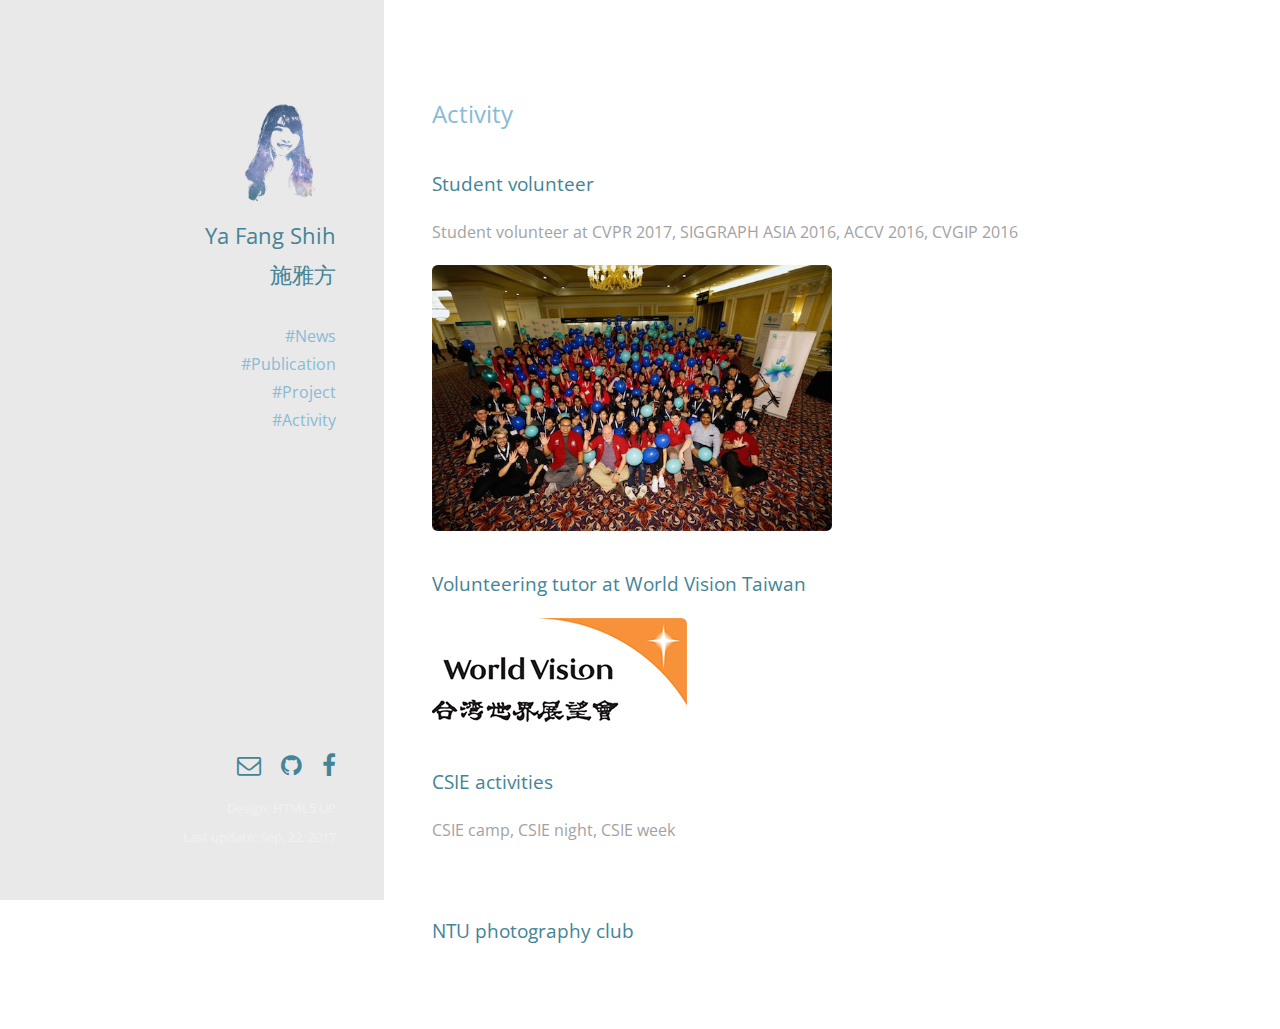
==== activity.html @ fb729fcc "[modi] seperate activity to another html page" ====
<!DOCTYPE HTML>
<!--
	Strata by HTML5 UP
	html5up.net | @ajlkn
	Free for personal and commercial use under the CCA 3.0 license (html5up.net/license)
-->
<html>
	<head>
		<title>Ya Fang Shih 施雅方</title>
		<meta charset="utf-8" />
		<meta name="viewport" content="width=device-width, initial-scale=1" />
		<!--[if lte IE 8]><script src="assets/js/ie/html5shiv.js"></script><![endif]-->
		<link rel="stylesheet" href="assets/css/main.css" />
		<link rel="stylesheet" type="text/css" href="https://fonts.googleapis.com/css?family=Lora">
		<link rel="stylesheet" type="text/css" href="//fonts.googleapis.com/css?family=Open+Sans" />
		<!--[if lte IE 8]><link rel="stylesheet" href="assets/css/ie8.css" /><![endif]-->
	</head>
	<body id="top">

		<!-- Header -->
			<header id="header">
				<div class="inner">
					<a href="#" class="image avatar"><img src="images/logo2.png" alt="" /></a>
					<h1><strong>Ya Fang Shih</strong></h1>
					<h1><strong>施雅方</strong></h1>
					
					<p><br /><a href="index.html#news">#News</a><br />
						<a href="index.html#publication">#Publication</a><br />
						<a href="index.html#project">#Project</a><br />
						<a href="activity.html">#Activity</a><br />
					</p>

				</div>
			</header>

		<!-- Main -->
			<div id="main">

		
					<section id="activity">
						<h4>Activity</h4>
						<h3>Student volunteer</h3>
						<p>Student volunteer at CVPR 2017, SIGGRAPH ASIA 2016, ACCV 2016, CVGIP 2016</p>
						<img src="images/SASV3.JPG" class="image p50" alt="" />
						<h3>Volunteering tutor at World Vision Taiwan</h3>
						<img src="images/wvlogo.png" class="image p20" alt="" />
						<h3>CSIE activities</h3>
						<p>CSIE camp, CSIE night, CSIE week</p>
						<img src="images/csiecamp.JPG" class="image p50" alt="" />
						<img src="images/csienight.JPG" class="image p50" alt="" />
						<h3>NTU photography club</h3>
						<img src="images/ntuphoto.JPG" class="image p50" alt="" />

					</section>


			</div>

		<!-- Footer -->
			<footer id="footer">
				<div class="inner">
					<ul class="icons">
						<li><a href="mailto:yfshih.tw@gmail.com" class="icon fa-envelope-o"><span class="label">Email</span></a></li>
						<li><a href="https://github.com/yafangshih" class="icon fa-github"><span class="label">github</span></a></li>
						<li><a href="https://www.facebook.com/yfshih.tw" class="icon fa-facebook"><span class="label">Facebook</span></a></li>
						
						
					</ul>
					<ul class="copyright">
						<!--<li>&copy; Ya Fang Shih</li><li>Design: <a href="http://html5up.net">HTML5 UP</a></li>-->
						<li>Design: <a href="http://html5up.net">HTML5 UP</a></li>
						<li>Last update: Sep. 22, 2017</li>
					</ul>
				</div>
			</footer>

		<!-- Scripts -->
			<script src="assets/js/jquery.min.js"></script>
			<script src="assets/js/jquery.poptrox.min.js"></script>
			<script src="assets/js/skel.min.js"></script>
			<script src="assets/js/util.js"></script>
			<!--[if lte IE 8]><script src="assets/js/ie/respond.min.js"></script><![endif]-->
			<script src="assets/js/main.js"></script>
			<script>
  (function(i,s,o,g,r,a,m){i['GoogleAnalyticsObject']=r;i[r]=i[r]||function(){
  (i[r].q=i[r].q||[]).push(arguments)},i[r].l=1*new Date();a=s.createElement(o),
  m=s.getElementsByTagName(o)[0];a.async=1;a.src=g;m.parentNode.insertBefore(a,m)
  })(window,document,'script','https://www.google-analytics.com/analytics.js','ga');

  ga('create', 'UA-55034971-2', 'auto');
  ga('send', 'pageview');

</script>
	</body>
</html>
---- assets/css/main.css ----
@import url("font-awesome.min.css");
@import url("https://fonts.googleapis.com/css?family=Source+Sans+Pro:400,400italic");

/*
	Strata by HTML5 UP
	html5up.net | @ajlkn
	Free for personal and commercial use under the CCA 3.0 license (html5up.net/license)
*/

/* Reset */

	html, body, div, span, applet, object, iframe, h1, h2, h3, h4, h5, h6, p, blockquote, pre, a, abbr, acronym, address, big, cite, code, del, dfn, em, img, ins, kbd, q, s, samp, small, strike, strong, sub, sup, tt, var, b, u, i, center, dl, dt, dd, ol, ul, li, fieldset, form, label, legend, table, caption, tbody, tfoot, thead, tr, th, td, article, aside, canvas, details, embed, figure, figcaption, footer, header, hgroup, menu, nav, output, ruby, section, summary, time, mark, audio, video {
		margin: 0;
		padding: 0;
		border: 0;
		font-size: 100%;
		font: inherit;
		vertical-align: baseline;
	}

	article, aside, details, figcaption, figure, footer, header, hgroup, menu, nav, section {
		display: block;
	}

	body {
		line-height: 1;
	}

	ol, ul {
		list-style: none;
	}

	blockquote, q {
		quotes: none;
	}

	blockquote:before, blockquote:after, q:before, q:after {
		content: '';
		content: none;
	}

	table {
		border-collapse: collapse;
		border-spacing: 0;
	}

	body {
		-webkit-text-size-adjust: none;
	}

/* Box Model */

	*, *:before, *:after {
		-moz-box-sizing: border-box;
		-webkit-box-sizing: border-box;
		box-sizing: border-box;
	}

/* Containers */

	.container {
		margin-left: auto;
		margin-right: auto;
	}

	.container.\31 25\25 {
		width: 100%;
		max-width: 1200px;
		min-width: 960px;
	}

	.container.\37 5\25 {
		width: 720px;
	}

	.container.\35 0\25 {
		width: 480px;
	}

	.container.\32 5\25 {
		width: 240px;
	}

	.container {
		width: 960px;
	}
	
	@media screen and (max-width: 1800px) {

		.container.\31 25\25 {
			width: 100%;
			max-width: 1200px;
			min-width: 960px;
		}

		.container.\37 5\25 {
			width: 720px;
		}

		.container.\35 0\25 {
			width: 480px;
		}

		.container.\32 5\25 {
			width: 240px;
		}

		.container {
			width: 960px;
		}

	}

	@media screen and (max-width: 1280px) {

		.container.\31 25\25 {
			width: 100%;
			max-width: 1200px;
			min-width: 960px;
		}

		.container.\37 5\25 {
			width: 720px;
		}

		.container.\35 0\25 {
			width: 480px;
		}

		.container.\32 5\25 {
			width: 240px;
		}

		.container {
			width: 960px;
		}

	}

	@media screen and (max-width: 980px) {

		.container.\31 25\25 {
			width: 100%;
			max-width: 1200px;
			min-width: 960px;
		}

		.container.\37 5\25 {
			width: 720px;
		}

		.container.\35 0\25 {
			width: 480px;
		}

		.container.\32 5\25 {
			width: 240px;
		}

		.container {
			width: 960px;
		}

	}

	@media screen and (max-width: 736px) {

		.container.\31 25\25 {
			width: 100%;
			max-width: 1200px;
			min-width: 960px;
		}

		.container.\37 5\25 {
			width: 720px;
		}

		.container.\35 0\25 {
			width: 480px;
		}

		.container.\32 5\25 {
			width: 240px;
		}

		.container {
			width: 960px;
		}

	}

	@media screen and (max-width: 480px) {

		.container.\31 25\25 {
			width: 100%;
			max-width: 1200px;
			min-width: 960px;
		}

		.container.\37 5\25 {
			width: 720px;
		}

		.container.\35 0\25 {
			width: 480px;
		}

		.container.\32 5\25 {
			width: 240px;
		}

		.container {
			width: 960px;
		}

	}

/* Grid */

	.row {
		border-bottom: solid 1px transparent;
		-moz-box-sizing: border-box;
		-webkit-box-sizing: border-box;
		box-sizing: border-box;
	}

	.row > * {
		float: left;
		-moz-box-sizing: border-box;
		-webkit-box-sizing: border-box;
		box-sizing: border-box;
	}

	.row:after, .row:before {
		content: '';
		display: block;
		clear: both;
		height: 0;
	}

	.row.uniform > * > :first-child {
		margin-top: 0;
	}

	.row.uniform > * > :last-child {
		margin-bottom: 0;
	}

	.row.\30 \25 > * {
		padding: 0 0 0 0em;
	}

	.row.\30 \25 {
		margin: 0 0 -1px 0em;
	}

	.row.uniform.\30 \25 > * {
		padding: 0em 0 0 0em;
	}

	.row.uniform.\30 \25 {
		margin: 0em 0 -1px 0em;
	}

	.row > * {
		padding: 0 0 0 2.5em;
	}

	.row {
		margin: 0 0 -1px -2.5em;
	}

	.row.uniform > * {
		padding: 2.5em 0 0 2.5em;
	}

	.row.uniform {
		margin: -2.5em 0 -1px -2.5em;
	}

	.row.\32 00\25 > * {
		padding: 0 0 0 5em;
	}

	.row.\32 00\25 {
		margin: 0 0 -1px -5em;
	}

	.row.uniform.\32 00\25 > * {
		padding: 5em 0 0 5em;
	}

	.row.uniform.\32 00\25 {
		margin: -5em 0 -1px -5em;
	}

	.row.\31 50\25 > * {
		padding: 0 0 0 3.75em;
	}

	.row.\31 50\25 {
		margin: 0 0 -1px -3.75em;
	}

	.row.uniform.\31 50\25 > * {
		padding: 3.75em 0 0 3.75em;
	}

	.row.uniform.\31 50\25 {
		margin: -3.75em 0 -1px -3.75em;
	}

	.row.\35 0\25 > * {
		padding: 0 0 0 1.25em;
	}

	.row.\35 0\25 {
		margin: 0 0 -1px -1.25em;
	}

	.row.uniform.\35 0\25 > * {
		padding: 1.25em 0 0 1.25em;
	}

	.row.uniform.\35 0\25 {
		margin: -1.25em 0 -1px -1.25em;
	}

	.row.\32 5\25 > * {
		padding: 0 0 0 0.625em;
	}

	.row.\32 5\25 {
		margin: 0 0 -1px -0.625em;
	}

	.row.uniform.\32 5\25 > * {
		padding: 0.625em 0 0 0.625em;
	}

	.row.uniform.\32 5\25 {
		margin: -0.625em 0 -1px -0.625em;
	}

	.\31 2u, .\31 2u\24 {
		width: 100%;
		clear: none;
		margin-left: 0;
	}

	.\31 1u, .\31 1u\24 {
		width: 91.6666666667%;
		clear: none;
		margin-left: 0;
	}

	.\31 0u, .\31 0u\24 {
		width: 83.3333333333%;
		clear: none;
		margin-left: 0;
	}

	.\39 u, .\39 u\24 {
		width: 75%;
		clear: none;
		margin-left: 0;
	}

	.\38 u, .\38 u\24 {
		width: 66.6666666667%;
		clear: none;
		margin-left: 0;
	}

	.\37 u, .\37 u\24 {
		width: 58.3333333333%;
		clear: none;
		margin-left: 0;
	}

	.\36 u, .\36 u\24 {
		width: 50%;
		clear: none;
		margin-left: 0;
	}

	.\35 u, .\35 u\24 {
		width: 41.6666666667%;
		clear: none;
		margin-left: 0;
	}

	.\34 u, .\34 u\24 {
		width: 33.3333333333%;
		clear: none;
		margin-left: 0;
	}

	.\33 u, .\33 u\24 {
		width: 25%;
		clear: none;
		margin-left: 0;
	}

	.\32 u, .\32 u\24 {
		width: 16.6666666667%;
		clear: none;
		margin-left: 0;
	}

	.\31 u, .\31 u\24 {
		width: 8.3333333333%;
		clear: none;
		margin-left: 0;
	}

	.\31 2u\24 + *,
	.\31 1u\24 + *,
	.\31 0u\24 + *,
	.\39 u\24 + *,
	.\38 u\24 + *,
	.\37 u\24 + *,
	.\36 u\24 + *,
	.\35 u\24 + *,
	.\34 u\24 + *,
	.\33 u\24 + *,
	.\32 u\24 + *,
	.\31 u\24 + * {
		clear: left;
	}

	.\-11u {
		margin-left: 91.66667%;
	}

	.\-10u {
		margin-left: 83.33333%;
	}

	.\-9u {
		margin-left: 75%;
	}

	.\-8u {
		margin-left: 66.66667%;
	}

	.\-7u {
		margin-left: 58.33333%;
	}

	.\-6u {
		margin-left: 50%;
	}

	.\-5u {
		margin-left: 41.66667%;
	}

	.\-4u {
		margin-left: 33.33333%;
	}

	.\-3u {
		margin-left: 25%;
	}

	.\-2u {
		margin-left: 16.66667%;
	}

	.\-1u {
		margin-left: 8.33333%;
	}

	@media screen and (max-width: 1800px) {

		.row > * {
			padding: 0 0 0 2.5em;
		}

		.row {
			margin: 0 0 -1px -2.5em;
		}

		.row.uniform > * {
			padding: 2.5em 0 0 2.5em;
		}

		.row.uniform {
			margin: -2.5em 0 -1px -2.5em;
		}

		.row.\32 00\25 > * {
			padding: 0 0 0 5em;
		}

		.row.\32 00\25 {
			margin: 0 0 -1px -5em;
		}

		.row.uniform.\32 00\25 > * {
			padding: 5em 0 0 5em;
		}

		.row.uniform.\32 00\25 {
			margin: -5em 0 -1px -5em;
		}

		.row.\31 50\25 > * {
			padding: 0 0 0 3.75em;
		}

		.row.\31 50\25 {
			margin: 0 0 -1px -3.75em;
		}

		.row.uniform.\31 50\25 > * {
			padding: 3.75em 0 0 3.75em;
		}

		.row.uniform.\31 50\25 {
			margin: -3.75em 0 -1px -3.75em;
		}

		.row.\35 0\25 > * {
			padding: 0 0 0 1.25em;
		}

		.row.\35 0\25 {
			margin: 0 0 -1px -1.25em;
		}

		.row.uniform.\35 0\25 > * {
			padding: 1.25em 0 0 1.25em;
		}

		.row.uniform.\35 0\25 {
			margin: -1.25em 0 -1px -1.25em;
		}

		.row.\32 5\25 > * {
			padding: 0 0 0 0.625em;
		}

		.row.\32 5\25 {
			margin: 0 0 -1px -0.625em;
		}

		.row.uniform.\32 5\25 > * {
			padding: 0.625em 0 0 0.625em;
		}

		.row.uniform.\32 5\25 {
			margin: -0.625em 0 -1px -0.625em;
		}

		.\31 2u\28xlarge\29, .\31 2u\24\28xlarge\29 {
			width: 100%;
			clear: none;
			margin-left: 0;
		}

		.\31 1u\28xlarge\29, .\31 1u\24\28xlarge\29 {
			width: 91.6666666667%;
			clear: none;
			margin-left: 0;
		}

		.\31 0u\28xlarge\29, .\31 0u\24\28xlarge\29 {
			width: 83.3333333333%;
			clear: none;
			margin-left: 0;
		}

		.\39 u\28xlarge\29, .\39 u\24\28xlarge\29 {
			width: 75%;
			clear: none;
			margin-left: 0;
		}

		.\38 u\28xlarge\29, .\38 u\24\28xlarge\29 {
			width: 66.6666666667%;
			clear: none;
			margin-left: 0;
		}

		.\37 u\28xlarge\29, .\37 u\24\28xlarge\29 {
			width: 58.3333333333%;
			clear: none;
			margin-left: 0;
		}

		.\36 u\28xlarge\29, .\36 u\24\28xlarge\29 {
			width: 50%;
			clear: none;
			margin-left: 0;
		}

		.\35 u\28xlarge\29, .\35 u\24\28xlarge\29 {
			width: 41.6666666667%;
			clear: none;
			margin-left: 0;
		}

		.\34 u\28xlarge\29, .\34 u\24\28xlarge\29 {
			width: 33.3333333333%;
			clear: none;
			margin-left: 0;
		}

		.\33 u\28xlarge\29, .\33 u\24\28xlarge\29 {
			width: 25%;
			clear: none;
			margin-left: 0;
		}

		.\32 u\28xlarge\29, .\32 u\24\28xlarge\29 {
			width: 16.6666666667%;
			clear: none;
			margin-left: 0;
		}

		.\31 u\28xlarge\29, .\31 u\24\28xlarge\29 {
			width: 8.3333333333%;
			clear: none;
			margin-left: 0;
		}

		.\31 2u\24\28xlarge\29 + *,
		.\31 1u\24\28xlarge\29 + *,
		.\31 0u\24\28xlarge\29 + *,
		.\39 u\24\28xlarge\29 + *,
		.\38 u\24\28xlarge\29 + *,
		.\37 u\24\28xlarge\29 + *,
		.\36 u\24\28xlarge\29 + *,
		.\35 u\24\28xlarge\29 + *,
		.\34 u\24\28xlarge\29 + *,
		.\33 u\24\28xlarge\29 + *,
		.\32 u\24\28xlarge\29 + *,
		.\31 u\24\28xlarge\29 + * {
			clear: left;
		}

		.\-11u\28xlarge\29 {
			margin-left: 91.66667%;
		}

		.\-10u\28xlarge\29 {
			margin-left: 83.33333%;
		}

		.\-9u\28xlarge\29 {
			margin-left: 75%;
		}

		.\-8u\28xlarge\29 {
			margin-left: 66.66667%;
		}

		.\-7u\28xlarge\29 {
			margin-left: 58.33333%;
		}

		.\-6u\28xlarge\29 {
			margin-left: 50%;
		}

		.\-5u\28xlarge\29 {
			margin-left: 41.66667%;
		}

		.\-4u\28xlarge\29 {
			margin-left: 33.33333%;
		}

		.\-3u\28xlarge\29 {
			margin-left: 25%;
		}

		.\-2u\28xlarge\29 {
			margin-left: 16.66667%;
		}

		.\-1u\28xlarge\29 {
			margin-left: 8.33333%;
		}

	}

	@media screen and (max-width: 1280px) {

		.row > * {
			padding: 0 0 0 2em;
		}

		.row {
			margin: 0 0 -1px -2em;
		}

		.row.uniform > * {
			padding: 2em 0 0 2em;
		}

		.row.uniform {
			margin: -2em 0 -1px -2em;
		}

		.row.\32 00\25 > * {
			padding: 0 0 0 4em;
		}

		.row.\32 00\25 {
			margin: 0 0 -1px -4em;
		}

		.row.uniform.\32 00\25 > * {
			padding: 4em 0 0 4em;
		}

		.row.uniform.\32 00\25 {
			margin: -4em 0 -1px -4em;
		}

		.row.\31 50\25 > * {
			padding: 0 0 0 3em;
		}

		.row.\31 50\25 {
			margin: 0 0 -1px -3em;
		}

		.row.uniform.\31 50\25 > * {
			padding: 3em 0 0 3em;
		}

		.row.uniform.\31 50\25 {
			margin: -3em 0 -1px -3em;
		}

		.row.\35 0\25 > * {
			padding: 0 0 0 1em;
		}

		.row.\35 0\25 {
			margin: 0 0 -1px -1em;
		}

		.row.uniform.\35 0\25 > * {
			padding: 1em 0 0 1em;
		}

		.row.uniform.\35 0\25 {
			margin: -1em 0 -1px -1em;
		}

		.row.\32 5\25 > * {
			padding: 0 0 0 0.5em;
		}

		.row.\32 5\25 {
			margin: 0 0 -1px -0.5em;
		}

		.row.uniform.\32 5\25 > * {
			padding: 0.5em 0 0 0.5em;
		}

		.row.uniform.\32 5\25 {
			margin: -0.5em 0 -1px -0.5em;
		}

		.\31 2u\28large\29, .\31 2u\24\28large\29 {
			width: 100%;
			clear: none;
			margin-left: 0;
		}

		.\31 1u\28large\29, .\31 1u\24\28large\29 {
			width: 91.6666666667%;
			clear: none;
			margin-left: 0;
		}

		.\31 0u\28large\29, .\31 0u\24\28large\29 {
			width: 83.3333333333%;
			clear: none;
			margin-left: 0;
		}

		.\39 u\28large\29, .\39 u\24\28large\29 {
			width: 75%;
			clear: none;
			margin-left: 0;
		}

		.\38 u\28large\29, .\38 u\24\28large\29 {
			width: 66.6666666667%;
			clear: none;
			margin-left: 0;
		}

		.\37 u\28large\29, .\37 u\24\28large\29 {
			width: 58.3333333333%;
			clear: none;
			margin-left: 0;
		}

		.\36 u\28large\29, .\36 u\24\28large\29 {
			width: 50%;
			clear: none;
			margin-left: 0;
		}

		.\35 u\28large\29, .\35 u\24\28large\29 {
			width: 41.6666666667%;
			clear: none;
			margin-left: 0;
		}

		.\34 u\28large\29, .\34 u\24\28large\29 {
			width: 33.3333333333%;
			clear: none;
			margin-left: 0;
		}

		.\33 u\28large\29, .\33 u\24\28large\29 {
			width: 25%;
			clear: none;
			margin-left: 0;
		}

		.\32 u\28large\29, .\32 u\24\28large\29 {
			width: 16.6666666667%;
			clear: none;
			margin-left: 0;
		}

		.\31 u\28large\29, .\31 u\24\28large\29 {
			width: 8.3333333333%;
			clear: none;
			margin-left: 0;
		}

		.\31 2u\24\28large\29 + *,
		.\31 1u\24\28large\29 + *,
		.\31 0u\24\28large\29 + *,
		.\39 u\24\28large\29 + *,
		.\38 u\24\28large\29 + *,
		.\37 u\24\28large\29 + *,
		.\36 u\24\28large\29 + *,
		.\35 u\24\28large\29 + *,
		.\34 u\24\28large\29 + *,
		.\33 u\24\28large\29 + *,
		.\32 u\24\28large\29 + *,
		.\31 u\24\28large\29 + * {
			clear: left;
		}

		.\-11u\28large\29 {
			margin-left: 91.66667%;
		}

		.\-10u\28large\29 {
			margin-left: 83.33333%;
		}

		.\-9u\28large\29 {
			margin-left: 75%;
		}

		.\-8u\28large\29 {
			margin-left: 66.66667%;
		}

		.\-7u\28large\29 {
			margin-left: 58.33333%;
		}

		.\-6u\28large\29 {
			margin-left: 50%;
		}

		.\-5u\28large\29 {
			margin-left: 41.66667%;
		}

		.\-4u\28large\29 {
			margin-left: 33.33333%;
		}

		.\-3u\28large\29 {
			margin-left: 25%;
		}

		.\-2u\28large\29 {
			margin-left: 16.66667%;
		}

		.\-1u\28large\29 {
			margin-left: 8.33333%;
		}

	}

	@media screen and (max-width: 980px) {

		.row > * {
			padding: 0 0 0 2em;
		}

		.row {
			margin: 0 0 -1px -2em;
		}

		.row.uniform > * {
			padding: 2em 0 0 2em;
		}

		.row.uniform {
			margin: -2em 0 -1px -2em;
		}

		.row.\32 00\25 > * {
			padding: 0 0 0 4em;
		}

		.row.\32 00\25 {
			margin: 0 0 -1px -4em;
		}

		.row.uniform.\32 00\25 > * {
			padding: 4em 0 0 4em;
		}

		.row.uniform.\32 00\25 {
			margin: -4em 0 -1px -4em;
		}

		.row.\31 50\25 > * {
			padding: 0 0 0 3em;
		}

		.row.\31 50\25 {
			margin: 0 0 -1px -3em;
		}

		.row.uniform.\31 50\25 > * {
			padding: 3em 0 0 3em;
		}

		.row.uniform.\31 50\25 {
			margin: -3em 0 -1px -3em;
		}

		.row.\35 0\25 > * {
			padding: 0 0 0 1em;
		}

		.row.\35 0\25 {
			margin: 0 0 -1px -1em;
		}

		.row.uniform.\35 0\25 > * {
			padding: 1em 0 0 1em;
		}

		.row.uniform.\35 0\25 {
			margin: -1em 0 -1px -1em;
		}

		.row.\32 5\25 > * {
			padding: 0 0 0 0.5em;
		}

		.row.\32 5\25 {
			margin: 0 0 -1px -0.5em;
		}

		.row.uniform.\32 5\25 > * {
			padding: 0.5em 0 0 0.5em;
		}

		.row.uniform.\32 5\25 {
			margin: -0.5em 0 -1px -0.5em;
		}

		.\31 2u\28medium\29, .\31 2u\24\28medium\29 {
			width: 100%;
			clear: none;
			margin-left: 0;
		}

		.\31 1u\28medium\29, .\31 1u\24\28medium\29 {
			width: 91.6666666667%;
			clear: none;
			margin-left: 0;
		}

		.\31 0u\28medium\29, .\31 0u\24\28medium\29 {
			width: 83.3333333333%;
			clear: none;
			margin-left: 0;
		}

		.\39 u\28medium\29, .\39 u\24\28medium\29 {
			width: 75%;
			clear: none;
			margin-left: 0;
		}

		.\38 u\28medium\29, .\38 u\24\28medium\29 {
			width: 66.6666666667%;
			clear: none;
			margin-left: 0;
		}

		.\37 u\28medium\29, .\37 u\24\28medium\29 {
			width: 58.3333333333%;
			clear: none;
			margin-left: 0;
		}

		.\36 u\28medium\29, .\36 u\24\28medium\29 {
			width: 50%;
			clear: none;
			margin-left: 0;
		}

		.\35 u\28medium\29, .\35 u\24\28medium\29 {
			width: 41.6666666667%;
			clear: none;
			margin-left: 0;
		}

		.\34 u\28medium\29, .\34 u\24\28medium\29 {
			width: 33.3333333333%;
			clear: none;
			margin-left: 0;
		}

		.\33 u\28medium\29, .\33 u\24\28medium\29 {
			width: 25%;
			clear: none;
			margin-left: 0;
		}

		.\32 u\28medium\29, .\32 u\24\28medium\29 {
			width: 16.6666666667%;
			clear: none;
			margin-left: 0;
		}

		.\31 u\28medium\29, .\31 u\24\28medium\29 {
			width: 8.3333333333%;
			clear: none;
			margin-left: 0;
		}

		.\31 2u\24\28medium\29 + *,
		.\31 1u\24\28medium\29 + *,
		.\31 0u\24\28medium\29 + *,
		.\39 u\24\28medium\29 + *,
		.\38 u\24\28medium\29 + *,
		.\37 u\24\28medium\29 + *,
		.\36 u\24\28medium\29 + *,
		.\35 u\24\28medium\29 + *,
		.\34 u\24\28medium\29 + *,
		.\33 u\24\28medium\29 + *,
		.\32 u\24\28medium\29 + *,
		.\31 u\24\28medium\29 + * {
			clear: left;
		}

		.\-11u\28medium\29 {
			margin-left: 91.66667%;
		}

		.\-10u\28medium\29 {
			margin-left: 83.33333%;
		}

		.\-9u\28medium\29 {
			margin-left: 75%;
		}

		.\-8u\28medium\29 {
			margin-left: 66.66667%;
		}

		.\-7u\28medium\29 {
			margin-left: 58.33333%;
		}

		.\-6u\28medium\29 {
			margin-left: 50%;
		}

		.\-5u\28medium\29 {
			margin-left: 41.66667%;
		}

		.\-4u\28medium\29 {
			margin-left: 33.33333%;
		}

		.\-3u\28medium\29 {
			margin-left: 25%;
		}

		.\-2u\28medium\29 {
			margin-left: 16.66667%;
		}

		.\-1u\28medium\29 {
			margin-left: 8.33333%;
		}

	}

	@media screen and (max-width: 736px) {

		.row > * {
			padding: 0 0 0 1.5em;
		}

		.row {
			margin: 0 0 -1px -1.5em;
		}

		.row.uniform > * {
			padding: 1.5em 0 0 1.5em;
		}

		.row.uniform {
			margin: -1.5em 0 -1px -1.5em;
		}

		.row.\32 00\25 > * {
			padding: 0 0 0 3em;
		}

		.row.\32 00\25 {
			margin: 0 0 -1px -3em;
		}

		.row.uniform.\32 00\25 > * {
			padding: 3em 0 0 3em;
		}

		.row.uniform.\32 00\25 {
			margin: -3em 0 -1px -3em;
		}

		.row.\31 50\25 > * {
			padding: 0 0 0 2.25em;
		}

		.row.\31 50\25 {
			margin: 0 0 -1px -2.25em;
		}

		.row.uniform.\31 50\25 > * {
			padding: 2.25em 0 0 2.25em;
		}

		.row.uniform.\31 50\25 {
			margin: -2.25em 0 -1px -2.25em;
		}

		.row.\35 0\25 > * {
			padding: 0 0 0 0.75em;
		}

		.row.\35 0\25 {
			margin: 0 0 -1px -0.75em;
		}

		.row.uniform.\35 0\25 > * {
			padding: 0.75em 0 0 0.75em;
		}

		.row.uniform.\35 0\25 {
			margin: -0.75em 0 -1px -0.75em;
		}

		.row.\32 5\25 > * {
			padding: 0 0 0 0.375em;
		}

		.row.\32 5\25 {
			margin: 0 0 -1px -0.375em;
		}

		.row.uniform.\32 5\25 > * {
			padding: 0.375em 0 0 0.375em;
		}

		.row.uniform.\32 5\25 {
			margin: -0.375em 0 -1px -0.375em;
		}

		.\31 2u\28small\29, .\31 2u\24\28small\29 {
			width: 100%;
			clear: none;
			margin-left: 0;
		}

		.\31 1u\28small\29, .\31 1u\24\28small\29 {
			width: 91.6666666667%;
			clear: none;
			margin-left: 0;
		}

		.\31 0u\28small\29, .\31 0u\24\28small\29 {
			width: 83.3333333333%;
			clear: none;
			margin-left: 0;
		}

		.\39 u\28small\29, .\39 u\24\28small\29 {
			width: 75%;
			clear: none;
			margin-left: 0;
		}

		.\38 u\28small\29, .\38 u\24\28small\29 {
			width: 66.6666666667%;
			clear: none;
			margin-left: 0;
		}

		.\37 u\28small\29, .\37 u\24\28small\29 {
			width: 58.3333333333%;
			clear: none;
			margin-left: 0;
		}

		.\36 u\28small\29, .\36 u\24\28small\29 {
			width: 50%;
			clear: none;
			margin-left: 0;
		}

		.\35 u\28small\29, .\35 u\24\28small\29 {
			width: 41.6666666667%;
			clear: none;
			margin-left: 0;
		}

		.\34 u\28small\29, .\34 u\24\28small\29 {
			width: 33.3333333333%;
			clear: none;
			margin-left: 0;
		}

		.\33 u\28small\29, .\33 u\24\28small\29 {
			width: 25%;
			clear: none;
			margin-left: 0;
		}

		.\32 u\28small\29, .\32 u\24\28small\29 {
			width: 16.6666666667%;
			clear: none;
			margin-left: 0;
		}

		.\31 u\28small\29, .\31 u\24\28small\29 {
			width: 8.3333333333%;
			clear: none;
			margin-left: 0;
		}

		.\31 2u\24\28small\29 + *,
		.\31 1u\24\28small\29 + *,
		.\31 0u\24\28small\29 + *,
		.\39 u\24\28small\29 + *,
		.\38 u\24\28small\29 + *,
		.\37 u\24\28small\29 + *,
		.\36 u\24\28small\29 + *,
		.\35 u\24\28small\29 + *,
		.\34 u\24\28small\29 + *,
		.\33 u\24\28small\29 + *,
		.\32 u\24\28small\29 + *,
		.\31 u\24\28small\29 + * {
			clear: left;
		}

		.\-11u\28small\29 {
			margin-left: 91.66667%;
		}

		.\-10u\28small\29 {
			margin-left: 83.33333%;
		}

		.\-9u\28small\29 {
			margin-left: 75%;
		}

		.\-8u\28small\29 {
			margin-left: 66.66667%;
		}

		.\-7u\28small\29 {
			margin-left: 58.33333%;
		}

		.\-6u\28small\29 {
			margin-left: 50%;
		}

		.\-5u\28small\29 {
			margin-left: 41.66667%;
		}

		.\-4u\28small\29 {
			margin-left: 33.33333%;
		}

		.\-3u\28small\29 {
			margin-left: 25%;
		}

		.\-2u\28small\29 {
			margin-left: 16.66667%;
		}

		.\-1u\28small\29 {
			margin-left: 8.33333%;
		}

	}

	@media screen and (max-width: 480px) {

		.row > * {
			padding: 0 0 0 1.5em;
		}

		.row {
			margin: 0 0 -1px -1.5em;
		}

		.row.uniform > * {
			padding: 1.5em 0 0 1.5em;
		}

		.row.uniform {
			margin: -1.5em 0 -1px -1.5em;
		}

		.row.\32 00\25 > * {
			padding: 0 0 0 3em;
		}

		.row.\32 00\25 {
			margin: 0 0 -1px -3em;
		}

		.row.uniform.\32 00\25 > * {
			padding: 3em 0 0 3em;
		}

		.row.uniform.\32 00\25 {
			margin: -3em 0 -1px -3em;
		}

		.row.\31 50\25 > * {
			padding: 0 0 0 2.25em;
		}

		.row.\31 50\25 {
			margin: 0 0 -1px -2.25em;
		}

		.row.uniform.\31 50\25 > * {
			padding: 2.25em 0 0 2.25em;
		}

		.row.uniform.\31 50\25 {
			margin: -2.25em 0 -1px -2.25em;
		}

		.row.\35 0\25 > * {
			padding: 0 0 0 0.75em;
		}

		.row.\35 0\25 {
			margin: 0 0 -1px -0.75em;
		}

		.row.uniform.\35 0\25 > * {
			padding: 0.75em 0 0 0.75em;
		}

		.row.uniform.\35 0\25 {
			margin: -0.75em 0 -1px -0.75em;
		}

		.row.\32 5\25 > * {
			padding: 0 0 0 0.375em;
		}

		.row.\32 5\25 {
			margin: 0 0 -1px -0.375em;
		}

		.row.uniform.\32 5\25 > * {
			padding: 0.375em 0 0 0.375em;
		}

		.row.uniform.\32 5\25 {
			margin: -0.375em 0 -1px -0.375em;
		}

		.\31 2u\28xsmall\29, .\31 2u\24\28xsmall\29 {
			width: 100%;
			clear: none;
			margin-left: 0;
		}

		.\31 1u\28xsmall\29, .\31 1u\24\28xsmall\29 {
			width: 91.6666666667%;
			clear: none;
			margin-left: 0;
		}

		.\31 0u\28xsmall\29, .\31 0u\24\28xsmall\29 {
			width: 83.3333333333%;
			clear: none;
			margin-left: 0;
		}

		.\39 u\28xsmall\29, .\39 u\24\28xsmall\29 {
			width: 75%;
			clear: none;
			margin-left: 0;
		}

		.\38 u\28xsmall\29, .\38 u\24\28xsmall\29 {
			width: 66.6666666667%;
			clear: none;
			margin-left: 0;
		}

		.\37 u\28xsmall\29, .\37 u\24\28xsmall\29 {
			width: 58.3333333333%;
			clear: none;
			margin-left: 0;
		}

		.\36 u\28xsmall\29, .\36 u\24\28xsmall\29 {
			width: 50%;
			clear: none;
			margin-left: 0;
		}

		.\35 u\28xsmall\29, .\35 u\24\28xsmall\29 {
			width: 41.6666666667%;
			clear: none;
			margin-left: 0;
		}

		.\34 u\28xsmall\29, .\34 u\24\28xsmall\29 {
			width: 33.3333333333%;
			clear: none;
			margin-left: 0;
		}

		.\33 u\28xsmall\29, .\33 u\24\28xsmall\29 {
			width: 25%;
			clear: none;
			margin-left: 0;
		}

		.\32 u\28xsmall\29, .\32 u\24\28xsmall\29 {
			width: 16.6666666667%;
			clear: none;
			margin-left: 0;
		}

		.\31 u\28xsmall\29, .\31 u\24\28xsmall\29 {
			width: 8.3333333333%;
			clear: none;
			margin-left: 0;
		}

		.\31 2u\24\28xsmall\29 + *,
		.\31 1u\24\28xsmall\29 + *,
		.\31 0u\24\28xsmall\29 + *,
		.\39 u\24\28xsmall\29 + *,
		.\38 u\24\28xsmall\29 + *,
		.\37 u\24\28xsmall\29 + *,
		.\36 u\24\28xsmall\29 + *,
		.\35 u\24\28xsmall\29 + *,
		.\34 u\24\28xsmall\29 + *,
		.\33 u\24\28xsmall\29 + *,
		.\32 u\24\28xsmall\29 + *,
		.\31 u\24\28xsmall\29 + * {
			clear: left;
		}

		.\-11u\28xsmall\29 {
			margin-left: 91.66667%;
		}

		.\-10u\28xsmall\29 {
			margin-left: 83.33333%;
		}

		.\-9u\28xsmall\29 {
			margin-left: 75%;
		}

		.\-8u\28xsmall\29 {
			margin-left: 66.66667%;
		}

		.\-7u\28xsmall\29 {
			margin-left: 58.33333%;
		}

		.\-6u\28xsmall\29 {
			margin-left: 50%;
		}

		.\-5u\28xsmall\29 {
			margin-left: 41.66667%;
		}

		.\-4u\28xsmall\29 {
			margin-left: 33.33333%;
		}

		.\-3u\28xsmall\29 {
			margin-left: 25%;
		}

		.\-2u\28xsmall\29 {
			margin-left: 16.66667%;
		}

		.\-1u\28xsmall\29 {
			margin-left: 8.33333%;
		}

	}

/* Basic */

	body {
		background: #fff;
	}

		body.is-loading *, body.is-loading *:before, body.is-loading *:after {
			-moz-animation: none !important;
			-webkit-animation: none !important;
			-ms-animation: none !important;
			animation: none !important;
			-moz-transition: none !important;
			-webkit-transition: none !important;
			-ms-transition: none !important;
			transition: none !important;
		}

	body, input, select, textarea {
		color: #a2a2a2;
		font-family: Open Sans, Helvetica; /*"Source Sans Pro"*/
		font-size: 16pt; /* avan */
		font-weight: 400;
		line-height: 1.75em;
	}

	a {
		-moz-transition: color 0.2s ease-in-out, border-color 0.2s ease-in-out;
		-webkit-transition: color 0.2s ease-in-out, border-color 0.2s ease-in-out;
		-ms-transition: color 0.2s ease-in-out, border-color 0.2s ease-in-out;
		transition: color 0.2s ease-in-out, border-color 0.2s ease-in-out;
		/*border-bottom: dotted 1px;*/
		color: #787878; /*#438496; #49bf9d;*/
		text-decoration: none;
	}

		a:hover {
			border-bottom-color: transparent;
			opacity: 0.8; /*color: #7094B3 !important;*/
			text-decoration: none;
		}
		a img:hover{
			opacity: 0.8;
		}

	strong, b {
		color: #787878;
		font-weight: 400;
	}

	em, i {
		font-style: italic;
	}

	p {
		margin: 0 0 1.15em 0;
	}

	h1, h2, h4, h6 {
		color: #787878;
		font-weight: 400;
		line-height: 1em;
		margin: 0 0 1em 0;
		
	}
	h3{
		color: #438496;
		font-weight: 400;
		line-height: 1em;
		margin: 2em 0 1em 0;
	}

	h5{
		color: red;
		/*font-weight: 400;
		line-height: 1em;
		margin: 0 0 0.5em 0;*/
	}

		h1 a, h2 a, h4 a, h5 a, h6 a {
			font-size: 0.7em !important;
			color: #438496; /*inherit;*/
			text-decoration: none;
		}

	h1 {

		font-size: 2em;
		line-height: 1.5em;
	}

	h2 {
		font-size: 1.3em;
		line-height: 1.5em;
		font-family: "Open Sans" !important;
	}

	h3 {
		font-size: 1.2em !important;
		line-height: 1.5em;
	}

	h4 {
		color: #88BBD6; /*#286DA8*/ !important;
		font-size: 1.5em;
		line-height: 1.5em;
	}

	h5 {
		font-size: 0.9em;
		line-height: 1.5em;
	}

	h6 {
		font-size: 0.7em;
		line-height: 1.5em;
	}

	sub {

		font-size: 0.8em;
		position: relative;
		top: 0.5em;
	}

	sup {
		font-size: 0.8em;
		position: relative;
		top: -0.5em;
	}

	hr {
		border: 0;
		border-bottom: solid 2px #efefef;
		margin: 2em 0;
	}

		hr.major {
			margin: 3em 0;
		}

	blockquote {
		border-left: solid 6px #efefef;
		font-style: italic;
		margin: 0 0 2em 0;
		padding: 0.5em 0 0.5em 1.5em;
	}

	code {
		background: #f7f7f7;
		border-radius: 0.35em;
		border: solid 2px #efefef;
		font-family: Lora, serif, Helvetica;
		font-size: 0.9em;
		margin: 0 0.25em;
		padding: 0.25em 0.65em;
	}

	pre {
		-webkit-overflow-scrolling: touch;
		font-family: Lora, serif, Helvetica;
		font-size: 0.9em;
		margin: 0 0 2em 0;
	}

		pre code {
			display: block;
			line-height: 1.75em;
			padding: 1em 1.5em;
			overflow-x: auto;
		}

	.align-left {
		text-align: left;
	}

	.align-center {
		text-align: center;
	}

	.align-right {
		text-align: right;
	}

/* Section/Article */

	section.special, article.special {
		text-align: center;
	}

	header p {
		color: #88BBD6; /*#438496; #E9E9E9; #D7D7D7; #b2b2b2;*/
		position: relative;
		margin: 0 0 1.5em 0;
	}
	header a {
		color: #88BBD6; /*#438496; #E9E9E9; #D7D7D7; #b2b2b2;*/
		position: relative;
		margin: 0 0 1.5em 0;
	}

	header h2 + p {
		font-size: 1.25em;
		margin-top: -1em;
		line-height: 1.5em;
	}

	header h3 + p {
		font-size: 1.1em;
		margin-top: -0.8em;
		line-height: 1.5em;
	}

	header h4 + p,
	header h5 + p,
	header h6 + p {
		font-size: 0.9em;
		margin-top: -0.6em;
		line-height: 1.5em;
	}

	header.major h2 {
		font-size: 2em;
	}

/* Form */

	form {
		margin: 0 0 2em 0;
	}

	label {
		color: #787878;
		display: block;
		font-size: 0.9em;
		font-weight: 400;
		margin: 0 0 1em 0;
	}

	input[type="text"],
	input[type="password"],
	input[type="email"],
	select,
	textarea {
		-moz-appearance: none;
		-webkit-appearance: none;
		-ms-appearance: none;
		appearance: none;
		background: #f7f7f7;
		border-radius: 0.35em;
		border: solid 2px transparent;
		color: inherit;
		display: block;
		outline: 0;
		padding: 0 0.75em;
		text-decoration: none;
		width: 100%;
	}

		input[type="text"]:invalid,
		input[type="password"]:invalid,
		input[type="email"]:invalid,
		select:invalid,
		textarea:invalid {
			box-shadow: none;
		}

		input[type="text"]:focus,
		input[type="password"]:focus,
		input[type="email"]:focus,
		select:focus,
		textarea:focus {
			border-color: #49bf9d;
		}

	.select-wrapper {
		text-decoration: none;
		display: block;
		position: relative;
	}

		.select-wrapper:before {
			-moz-osx-font-smoothing: grayscale;
			-webkit-font-smoothing: antialiased;
			font-family: FontAwesome;
			font-style: normal;
			font-weight: normal;
			text-transform: none !important;
		}

		.select-wrapper:before {
			color: #dfdfdf;
			content: '\f078';
			display: block;
			height: 2.75em;
			line-height: 2.75em;
			pointer-events: none;
			position: absolute;
			right: 0;
			text-align: center;
			top: 0;
			width: 2.75em;
		}

		.select-wrapper select::-ms-expand {
			display: none;
		}

	input[type="text"],
	input[type="password"],
	input[type="email"],
	select {
		height: 2.75em;
	}

	textarea {
		padding: 0.75em;
	}

	input[type="checkbox"],
	input[type="radio"] {
		-moz-appearance: none;
		-webkit-appearance: none;
		-ms-appearance: none;
		appearance: none;
		display: block;
		float: left;
		margin-right: -2em;
		opacity: 0;
		width: 1em;
		z-index: -1;
	}

		input[type="checkbox"] + label,
		input[type="radio"] + label {
			text-decoration: none;
			color: #a2a2a2;
			cursor: pointer;
			display: inline-block;
			font-size: 1em;
			font-weight: 400;
			padding-left: 2.4em;
			padding-right: 0.75em;
			position: relative;
		}

			input[type="checkbox"] + label:before,
			input[type="radio"] + label:before {
				-moz-osx-font-smoothing: grayscale;
				-webkit-font-smoothing: antialiased;
				font-family: FontAwesome;
				font-style: normal;
				font-weight: normal;
				text-transform: none !important;
			}

			input[type="checkbox"] + label:before,
			input[type="radio"] + label:before {
				background: #f7f7f7;
				border-radius: 0.35em;
				border: solid 2px transparent;
				content: '';
				display: inline-block;
				height: 1.65em;
				left: 0;
				line-height: 1.58125em;
				position: absolute;
				text-align: center;
				top: 0;
				width: 1.65em;
			}

		input[type="checkbox"]:checked + label:before,
		input[type="radio"]:checked + label:before {
			background: #787878;
			border-color: #787878;
			color: #fff;
			content: '\f00c';
		}

		input[type="checkbox"]:focus + label:before,
		input[type="radio"]:focus + label:before {
			border-color: #49bf9d;
		}

	input[type="checkbox"] + label:before {
		border-radius: 0.35em;
	}

	input[type="radio"] + label:before {
		border-radius: 100%;
	}

	::-webkit-input-placeholder {
		color: #b2b2b2 !important;
		opacity: 1.0;
	}

	:-moz-placeholder {
		color: #b2b2b2 !important;
		opacity: 1.0;
	}

	::-moz-placeholder {
		color: #b2b2b2 !important;
		opacity: 1.0;
	}

	:-ms-input-placeholder {
		color: #b2b2b2 !important;
		opacity: 1.0;
	}

	.formerize-placeholder {
		color: #b2b2b2 !important;
		opacity: 1.0;
	}

/* Box */

	.box {
		border-radius: 0.35em;
		border: solid 2px #efefef;
		margin-bottom: 2em;
		padding: 1.5em;
	}

		.box > :last-child,
		.box > :last-child > :last-child,
		.box > :last-child > :last-child > :last-child {
			margin-bottom: 0;
		}

		.box.alt {
			border: 0;
			border-radius: 0;
			padding: 0;
		}

/* Icon */

	.icon {
		text-decoration: none;
		border-bottom: none;
		position: relative;
	}

		.icon:before {
			-moz-osx-font-smoothing: grayscale;
			-webkit-font-smoothing: antialiased;
			font-family: FontAwesome;
			font-style: normal;
			font-weight: normal;
			text-transform: none !important;
		}

		.icon > .label {
			display: none;
		}

/* Image */

	.image {
		border-radius: 0.35em;
		border: 0;
		display: inline-block;
		position: relative;
	}

		.image:before {
			-moz-transition: opacity 0.2s ease-in-out;
			-webkit-transition: opacity 0.2s ease-in-out;
			-ms-transition: opacity 0.2s ease-in-out;
			transition: opacity 0.2s ease-in-out;
			background: url("images/overlay.png");
			border-radius: 0.35em;
			content: '';
			display: block;
			height: 100%;
			left: 0;
			opacity: 0.5;
			position: absolute;
			top: 0;
			width: 100%;
		}

		.image.thumb {
			text-align: center;
		}

			.image.thumb:after {
				-moz-transition: opacity 0.2s ease-in-out;
				-webkit-transition: opacity 0.2s ease-in-out;
				-ms-transition: opacity 0.2s ease-in-out;
				transition: opacity 0.2s ease-in-out;
				border-radius: 0.35em;
				border: solid 3px rgba(255, 255, 255, 0.5);
				color: #fff;
				content: 'View';
				display: inline-block;
				font-size: 0.8em;
				font-weight: 400;
				left: 50%;
				line-height: 2.25em;
				margin: -1.25em 0 0 -3em;
				opacity: 0;
				padding: 0 1.5em;
				position: absolute;
				text-align: center;
				text-decoration: none;
				top: 50%;
				white-space: nowrap;
			}

			.image.thumb:hover:after {
				opacity: 1.0;
			}

			.image.thumb:hover:before {
				background: url("images/overlay.png"), url("images/overlay.png");
				opacity: 1.0;
			}

		.image img {
			border-radius: 0.35em;
			display: block;
		}

		.image.left {
			float: left;
			margin: 0 1.5em 1em 0;
			top: 0.25em;
		}

		.image.right {
			float: right;
			margin: 0 0 1em 1.5em;
			top: 0.25em;
		}

		.image.left, .image.right {
			max-width: 40%;
		}

			.image.left img, .image.right img {
				width: 100%;
			}

		.image.fit {
			display: block;
			margin: 0 0 2em 0;
			width: 100%;
		}

			.image.fit img {
				width: 100%;
			}
		.image.p40 {
			display: block;
			margin: 0 0 2em 0;
			width: 40%;
		}

			.image.p40 img {
				width: 40%;
			}

		.image.p40in {
			display: inline;
			margin: 0 0 2em 0;
			width: 40%;
		}

			.image.p40in img {
				width: 40%;
			}

		.image.p20in {
			display: inline;
			margin: 0 0 2em 0;
			width: 15%;
		}

			.image.p20in img {
				width: 15%;
			}

		.image.p50 {
			display: block;
			margin: 0 0 1em 0;
			width: 50%;
		}

			.image.p50 img {
				width: 50%;
			}

		.image.p70 {
			display: block;
			margin: 0 0 1em 0;
			width: 70%;
		}

			.image.p70 img {
				width: 70%;
			}

			
		.image.p80 {
			display: block;
			margin: 0 0 2em 0;
			width: 80%;
		}

			.image.p80 img {
				width: 80%;
			}

		.image.avatar {
			border-radius: 100%;
		}

			.image.avatar:before {
				display: none;
			}

			.image.avatar img {
				border-radius: 100%;
				width: 100%;
			}

/* List */

	ol {
		list-style: decimal;
		margin: 0 0 2em 0;
		padding-left: 1.25em;
	}

		ol li {
			padding-left: 0.25em;
		}

	ul {
		list-style: disc;
		margin: 0 0 2em 0;
		padding-left: 1em;
	}

		ul li {
			padding-left: 0.5em;
		}

		ul.alt {
			list-style: none;
			padding-left: 0;
		}

			ul.alt li {
				border-top: solid 2px #efefef;
				padding: 0.5em 0;
			}

				ul.alt li:first-child {
					border-top: 0;
					padding-top: 0;
				}

		ul.icons {
			cursor: default;
			list-style: none;
			padding-left: 0;
		}

			ul.icons li {
				display: inline-block;
				padding: 0 1em 0 0;
			}

				ul.icons li:last-child {
					padding-right: 0;
				}

				ul.icons li .icon:before {
					font-size: 1.5em;
				}

		ul.actions {
			cursor: default;
			list-style: none;
			padding-left: 0;
		}

			ul.actions li {
				display: inline-block;
				padding: 0 1em 0 0;
				vertical-align: middle;
			}

				ul.actions li:last-child {
					padding-right: 0;
				}

			ul.actions.small li {
				padding: 0 0.5em 0 0;
			}

			ul.actions.vertical li {
				display: block;
				padding: 1em 0 0 0;
			}

				ul.actions.vertical li:first-child {
					padding-top: 0;
				}

				ul.actions.vertical li > * {
					margin-bottom: 0;
				}

			ul.actions.vertical.small li {
				padding: 0.5em 0 0 0;
			}

				ul.actions.vertical.small li:first-child {
					padding-top: 0;
				}

			ul.actions.fit {
				display: table;
				margin-left: -1em;
				padding: 0;
				table-layout: fixed;
				width: calc(100% + 1em);
			}

				ul.actions.fit li {
					display: table-cell;
					padding: 0 0 0 1em;
				}

					ul.actions.fit li > * {
						margin-bottom: 0;
					}

				ul.actions.fit.small {
					margin-left: -0.5em;
					width: calc(100% + 0.5em);
				}

					ul.actions.fit.small li {
						padding: 0 0 0 0.5em;
					}

		ul.labeled-icons {
			list-style: none;
			padding: 0;
		}

			ul.labeled-icons li {
				line-height: 1.75em;
				margin: 1.5em 0 0 0;
				padding-left: 2.25em;
				position: relative;
			}

				ul.labeled-icons li:first-child {
					margin-top: 0;
				}

				ul.labeled-icons li a {
					color: inherit;
				}

				ul.labeled-icons li h3 {
					color: #b2b2b2;
					left: 0;
					position: absolute;
					text-align: center;
					top: 0;
					width: 1em;
				}

	dl {
		margin: 0 0 2em 0;
	}

/* Table */

	.table-wrapper {
		-webkit-overflow-scrolling: touch;
		overflow-x: auto;
	}

	table {
		margin: 0 0 2em 0;
		width: 100%;
	}

		table tbody tr {
			border: solid 1px #efefef;
			border-left: 0;
			border-right: 0;
		}

			table tbody tr:nth-child(2n + 1) {
				background-color: #f7f7f7;
			}

		table td {
			padding: 0.75em 0.75em;
		}

		table th {
			color: #787878;
			font-size: 0.9em;
			font-weight: 400;
			padding: 0 0.75em 0.75em 0.75em;
			text-align: left;
		}

		table thead {
			border-bottom: solid 2px #efefef;
		}

		table tfoot {
			border-top: solid 2px #efefef;
		}

		table.alt {
			border-collapse: separate;
		}

			table.alt tbody tr td {
				border: solid 2px #efefef;
				border-left-width: 0;
				border-top-width: 0;
			}

				table.alt tbody tr td:first-child {
					border-left-width: 2px;
				}

			table.alt tbody tr:first-child td {
				border-top-width: 2px;
			}

			table.alt thead {
				border-bottom: 0;
			}

			table.alt tfoot {
				border-top: 0;
			}

/* Button */

	input[type="submit"],
	input[type="reset"],
	input[type="button"],
	.button {
		-moz-appearance: none;
		-webkit-appearance: none;
		-ms-appearance: none;
		appearance: none;
		-moz-transition: background-color 0.2s ease-in-out, color 0.2s ease-in-out, border-color 0.2s ease-in-out;
		-webkit-transition: background-color 0.2s ease-in-out, color 0.2s ease-in-out, border-color 0.2s ease-in-out;
		-ms-transition: background-color 0.2s ease-in-out, color 0.2s ease-in-out, border-color 0.2s ease-in-out;
		transition: background-color 0.2s ease-in-out, color 0.2s ease-in-out, border-color 0.2s ease-in-out;
		background-color: transparent;
		border-radius: 0.35em;
		border: solid 3px #efefef;
		color: #787878 !important;
		cursor: pointer;
		display: inline-block;
		font-weight: 400;
		height: 3.15em;
		height: calc(2.75em + 6px);
		line-height: 2.75em;
		min-width: 10em;
		padding: 0 1.5em;
		text-align: center;
		text-decoration: none;
		white-space: nowrap;
	}

		input[type="submit"]:hover,
		input[type="reset"]:hover,
		input[type="button"]:hover,
		.button:hover {
			border-color: #49bf9d;
			color: #49bf9d !important;
		}

		input[type="submit"]:active,
		input[type="reset"]:active,
		input[type="button"]:active,
		.button:active {
			background-color: rgba(73, 191, 157, 0.1);
			border-color: #49bf9d;
			color: #49bf9d !important;
		}

		input[type="submit"].icon,
		input[type="reset"].icon,
		input[type="button"].icon,
		.button.icon {
			padding-left: 1.35em;
		}

			input[type="submit"].icon:before,
			input[type="reset"].icon:before,
			input[type="button"].icon:before,
			.button.icon:before {
				margin-right: 0.5em;
			}

		input[type="submit"].fit,
		input[type="reset"].fit,
		input[type="button"].fit,
		.button.fit {
			display: block;
			margin: 0 0 1em 0;
			min-width: 0;
			width: 100%;
		}

		input[type="submit"].small,
		input[type="reset"].small,
		input[type="button"].small,
		.button.small {
			font-size: 0.8em;
		}

		input[type="submit"].big,
		input[type="reset"].big,
		input[type="button"].big,
		.button.big {
			font-size: 1.35em;
		}

		input[type="submit"].special,
		input[type="reset"].special,
		input[type="button"].special,
		.button.special {
			background-color: #49bf9d;
			border-color: #49bf9d;
			color: #ffffff !important;
		}

			input[type="submit"].special:hover,
			input[type="reset"].special:hover,
			input[type="button"].special:hover,
			.button.special:hover {
				background-color: #5cc6a7;
				border-color: #5cc6a7;
			}

			input[type="submit"].special:active,
			input[type="reset"].special:active,
			input[type="button"].special:active,
			.button.special:active {
				background-color: #3eb08f;
				border-color: #3eb08f;
			}

		input[type="submit"].disabled, input[type="submit"]:disabled,
		input[type="reset"].disabled,
		input[type="reset"]:disabled,
		input[type="button"].disabled,
		input[type="button"]:disabled,
		.button.disabled,
		.button:disabled {
			background-color: #e7e7e7 !important;
			border-color: #e7e7e7 !important;
			color: #b2b2b2 !important;
			cursor: default;
		}

/* Work Item */

	.work-item {
		margin: 0 0 3.5em 0;
	}

		.work-item .image {
			margin: 0 0 1.5em 0;
		}

		.work-item h3 {
			font-size: 1em;
			margin: 0 0 0.5em 0;
		}

		.work-item p {
			font-size: 0.8em;
			line-height: 1.5em;
			margin: 0;
		}

/* Header */

	#header {
		display: -moz-flex;
		display: -webkit-flex;
		display: -ms-flex;
		display: flex;
		-moz-flex-direction: column;
		-webkit-flex-direction: column;
		-ms-flex-direction: column;
		flex-direction: column;
		-moz-align-items: -moz-flex-end;
		-webkit-align-items: -webkit-flex-end;
		-ms-align-items: -ms-flex-end;
		align-items: flex-end;
		-moz-justify-content: space-between;
		-webkit-justify-content: space-between;
		-ms-justify-content: space-between;
		justify-content: space-between;
		background-color: #E9E9E9; /*#CD5360; #1f1815;*/
		background-attachment: scroll,								fixed;
/*		background-image: url("images/overlay.png"), url("../../images/bg.jpg");*/
		background-position: top left,							top left;
		background-repeat: repeat,								no-repeat;
		background-size: auto,								auto 100%;
		color: rgba(255, 255, 255, 0.5);
		height: 100%;
		left: 0;
		padding: 8em 4em;
		position: fixed;
		text-align: right;
		top: 0;
		width: 35%;
	}

		#header > * {
			-moz-flex-shrink: 0;
			-webkit-flex-shrink: 0;
			-ms-flex-shrink: 0;
			flex-shrink: 0;
			width: 100%;
		}

		#header > .inner {
			-moz-flex-grow: 1;
			-webkit-flex-grow: 1;
			-ms-flex-grow: 1;
			flex-grow: 1;
			margin: 0 0 2em 0;
		}

		#header strong, #header b {
			color: #438496; /*#E9E9E9; #EEEEEE;*/
		}

		#header h2, #header h3, #header h4, #header h5, #header h6 {
			color: #EEEEEE;
		}

		#header h1 {
			color: rgba(255, 255, 255, 0.5);
			font-size: 1.4em !important;
			line-height: 1.75em;
			margin: 0;
		}

		#header .image.avatar {
			
			margin: 0 0 0em 0;
			width: 7em;
		}

/* Footer */

	#footer .icons {
		margin: 1em 0 0 0;
	}

		#footer .icons a {
			color: #438496 !important; /*#EEEEEE*/
		}
		#footer .icons a:hover {
			color: #D7D7D7 !important;
		}

	#footer .copyright {
		color: rgba(255, 255, 255, 0.4);
		font-size: 0.8em;
		list-style: none;
		margin: 1em 0 0 0;
		padding: 0;
	}

		#footer .copyright li {
			border-left: solid 1px rgba(255, 255, 255, 0.25);
			display: inline-block;
			line-height: 1em;
			margin-left: 0.75em;
			padding-left: 0.75em;
		}

			#footer .copyright li:first-child {
				border-left: 0;
				margin-left: 0;
				padding-left: 0;
			}

			#footer .copyright li a {
				color: inherit;
			}

/* Main */

	#main {
		margin-left: 35%;
		max-width: 54em;
		padding: 8em 4em 4em 4em;
		width: calc(100% - 35%);
	}

		#main > section {
			border-top: solid 2px #efefef;
			margin: 2em 0 0 0;
			padding: 2em 0 0 0;
			font-size: 1em;

		}

			#main > section:first-child {
				border-top: 0;
				margin-top: 0;
				padding-top: 0;
				font-size: 1em;
			}

			

/* Poptrox */

	@-moz-keyframes spin {
		0% {
			-moz-transform: rotate(0deg);
			-webkit-transform: rotate(0deg);
			-ms-transform: rotate(0deg);
			transform: rotate(0deg);
		}

		100% {
			-moz-transform: rotate(360deg);
			-webkit-transform: rotate(360deg);
			-ms-transform: rotate(360deg);
			transform: rotate(360deg);
		}
	}

	@-webkit-keyframes spin {
		0% {
			-moz-transform: rotate(0deg);
			-webkit-transform: rotate(0deg);
			-ms-transform: rotate(0deg);
			transform: rotate(0deg);
		}

		100% {
			-moz-transform: rotate(360deg);
			-webkit-transform: rotate(360deg);
			-ms-transform: rotate(360deg);
			transform: rotate(360deg);
		}
	}

	@-ms-keyframes spin {
		0% {
			-moz-transform: rotate(0deg);
			-webkit-transform: rotate(0deg);
			-ms-transform: rotate(0deg);
			transform: rotate(0deg);
		}

		100% {
			-moz-transform: rotate(360deg);
			-webkit-transform: rotate(360deg);
			-ms-transform: rotate(360deg);
			transform: rotate(360deg);
		}
	}

	@keyframes spin {
		0% {
			-moz-transform: rotate(0deg);
			-webkit-transform: rotate(0deg);
			-ms-transform: rotate(0deg);
			transform: rotate(0deg);
		}

		100% {
			-moz-transform: rotate(360deg);
			-webkit-transform: rotate(360deg);
			-ms-transform: rotate(360deg);
			transform: rotate(360deg);
		}
	}

	.poptrox-popup {
		-moz-box-sizing: content-box;
		-webkit-box-sizing: content-box;
		-ms-box-sizing: content-box;
		box-sizing: content-box;
		-webkit-tap-highlight-color: rgba(255, 255, 255, 0);
		background: #fff;
		border-radius: 0.35em;
		box-shadow: 0 0.1em 0.15em 0 rgba(0, 0, 0, 0.15);
		overflow: hidden;
		padding-bottom: 3em;
	}

		.poptrox-popup .loader {
			text-decoration: none;
			-moz-animation: spin 1s linear infinite;
			-webkit-animation: spin 1s linear infinite;
			-ms-animation: spin 1s linear infinite;
			animation: spin 1s linear infinite;
			font-size: 1.5em;
			height: 1em;
			left: 50%;
			line-height: 1em;
			margin: -0.5em 0 0 -0.5em;
			position: absolute;
			top: 50%;
			width: 1em;
		}

			.poptrox-popup .loader:before {
				-moz-osx-font-smoothing: grayscale;
				-webkit-font-smoothing: antialiased;
				font-family: FontAwesome;
				font-style: normal;
				font-weight: normal;
				text-transform: none !important;
			}

			.poptrox-popup .loader:before {
				content: '\f1ce';
			}

		.poptrox-popup .caption {
			background: #fff;
			bottom: 0;
			cursor: default;
			font-size: 0.9em;
			height: 3em;
			left: 0;
			line-height: 2.8em;
			position: absolute;
			text-align: center;
			width: 100%;
			z-index: 1;
		}

		.poptrox-popup .nav-next,
		.poptrox-popup .nav-previous {
			text-decoration: none;
			-moz-transition: opacity 0.2s ease-in-out;
			-webkit-transition: opacity 0.2s ease-in-out;
			-ms-transition: opacity 0.2s ease-in-out;
			transition: opacity 0.2s ease-in-out;
			-webkit-tap-highlight-color: rgba(255, 255, 255, 0);
			background: rgba(0, 0, 0, 0.01);
			cursor: pointer;
			height: 100%;
			opacity: 0;
			position: absolute;
			top: 0;
			width: 50%;
		}

			.poptrox-popup .nav-next:before,
			.poptrox-popup .nav-previous:before {
				-moz-osx-font-smoothing: grayscale;
				-webkit-font-smoothing: antialiased;
				font-family: FontAwesome;
				font-style: normal;
				font-weight: normal;
				text-transform: none !important;
			}

			.poptrox-popup .nav-next:before,
			.poptrox-popup .nav-previous:before {
				color: #fff;
				font-size: 2.5em;
				height: 1em;
				line-height: 1em;
				margin-top: -0.75em;
				position: absolute;
				text-align: center;
				top: 50%;
				width: 1.5em;
			}

		.poptrox-popup .nav-next {
			right: 0;
		}

			.poptrox-popup .nav-next:before {
				content: '\f105';
				right: 0;
			}

		.poptrox-popup .nav-previous {
			left: 0;
		}

			.poptrox-popup .nav-previous:before {
				content: '\f104';
				left: 0;
			}

		.poptrox-popup .closer {
			text-decoration: none;
			-moz-transition: opacity 0.2s ease-in-out;
			-webkit-transition: opacity 0.2s ease-in-out;
			-ms-transition: opacity 0.2s ease-in-out;
			transition: opacity 0.2s ease-in-out;
			-webkit-tap-highlight-color: rgba(255, 255, 255, 0);
			color: #fff;
			height: 4em;
			line-height: 4em;
			opacity: 0;
			position: absolute;
			right: 0;
			text-align: center;
			top: 0;
			width: 4em;
			z-index: 2;
		}

			.poptrox-popup .closer:before {
				-moz-osx-font-smoothing: grayscale;
				-webkit-font-smoothing: antialiased;
				font-family: FontAwesome;
				font-style: normal;
				font-weight: normal;
				text-transform: none !important;
			}

			.poptrox-popup .closer:before {
				-moz-box-sizing: content-box;
				-webkit-box-sizing: content-box;
				-ms-box-sizing: content-box;
				box-sizing: content-box;
				border-radius: 100%;
				border: solid 3px rgba(255, 255, 255, 0.5);
				content: '\f00d';
				display: block;
				font-size: 1em;
				height: 1.75em;
				left: 50%;
				line-height: 1.75em;
				margin: -0.875em 0 0 -0.875em;
				position: absolute;
				top: 50%;
				width: 1.75em;
			}

		.poptrox-popup:hover .nav-next,
		.poptrox-popup:hover .nav-previous {
			opacity: 0.5;
		}

			.poptrox-popup:hover .nav-next:hover,
			.poptrox-popup:hover .nav-previous:hover {
				opacity: 1.0;
			}

		.poptrox-popup:hover .closer {
			opacity: 0.5;
		}

			.poptrox-popup:hover .closer:hover {
				opacity: 1.0;
			}

/* Touch */

	body.is-touch .image.thumb:before {
		opacity: 0.5 !important;
	}

	body.is-touch .image.thumb:after {
		display: none !important;
	}

	body.is-touch #header {
		background-attachment: scroll;
		background-size: auto, cover;
	}

	body.is-touch .poptrox-popup .nav-next,
	body.is-touch .poptrox-popup .nav-previous,
	body.is-touch .poptrox-popup .closer {
		opacity: 1.0 !important;
	}

/* XLarge */

	@media screen and (max-width: 1800px) {

		/* Basic */

			body, input, select, textarea {
				font-size: 12pt;
			}

	}

/* Large */

	@media screen and (max-width: 1280px) {

		/* Header */

			#header {
				padding: 6em 3em 3em 3em;
				width: 30%;
			}

				#header h1 {
					font-size: 1.25em;
				}

					#header h1 br {
						display: none;
					}

		/* Footer */

			#footer .copyright li {
				border-left-width: 0;
				display: block;
				line-height: 2.25em;
				margin-left: 0;
				padding-left: 0;
			}

		/* Main */

			#main {
				margin-left: 30%;
				max-width: none;
				padding: 6em 3em 3em 3em;
				width: calc(100% - 30%);
			}

	}

/* Medium */

	@media screen and (max-width: 980px) {

		/* Basic */

			h1 br, h2 br, h3 br, h4 br, h5 br, h6 br {
				display: none;
			}

		/* List */

			ul.icons li .icon {
				font-size: 1.25em;
			}

		/* Header */

			#header {
				background-attachment: scroll;
				background-position: top left, center center;
				background-size: auto,		cover;
				left: auto;
				padding: 6em 4em;
				position: relative;
				text-align: center;
				top: auto;
				width: 100%;
				display: block;
			}

				#header h1 {
					font-size: 1.75em;
				}

					#header h1 br {
						display: inline;
					}

		/* Footer */

			#footer {
				background-attachment: scroll;
				background-color: #E9E9E9 ; /*#CD5360 1f1815;*/
/*				background-image: url("images/overlay.png"), url("../../images/bg.jpg");*/
				background-position: top left,						bottom center;
				background-repeat: repeat,							no-repeat;
				background-size: auto,							cover;
				bottom: auto;
				left: auto;
				padding: 4em 4em 6em 4em;
				position: relative;
				text-align: center;
				width: 100%;
			}

				#footer .icons {
					margin: 0 0 1em 0;
				}

				#footer .copyright {
					margin: 0 0 1em 0;
				}

					#footer .copyright li {
						border-left-width: 1px;
						display: inline-block;
						line-height: 1em;
						margin-left: 0.75em;
						padding-left: 0.75em;
					}

		/* Main */

			#main {
				margin: 0;
				padding: 6em 4em;
				width: 100%;
			}

	}

/* Small */

	@media screen and (max-width: 736px) {

		/* Basic */

			h1 {
				font-size: 1.5em;
			}

			h2 {
				font-size: 1.2em;
			}

			h3 {
				font-size: 1em;
			}

		/* Section/Article */

			section.special, article.special {
				text-align: center;
			}

			header.major h2 {
				font-size: 1.35em;
			}

		/* List */

			ul.labeled-icons li {
				padding-left: 2em;
			}

				ul.labeled-icons li h3 {
					line-height: 1.75em;
				}

		/* Header */

			#header {
				padding: 2.25em 1.5em;
			}

				#header h1 {
					font-size: 1.35em;
				}

		/* Footer */

			#footer {
				padding: 2.25em 1.5em;
			}

		/* Main */

			#main {
				padding: 2.25em 1.5em 0.25em 1.5em;
			}

				#main > section {
					margin: 2.25em 0 0 0;
					padding: 2.25em 0 0 0;

				}

		/* Poptrox */

			.poptrox-popup {
				border-radius: 0;
			}

				.poptrox-popup .nav-next:before,
				.poptrox-popup .nav-previous:before {
					margin-top: -1em;
				}

	}

/* XSmall */

	@media screen and (max-width: 480px) {

		/* List */

			ul.actions {
				margin: 0 0 2em 0;
			}

				ul.actions li {
					display: block;
					padding: 1em 0 0 0;
					text-align: center;
					width: 100%;
				}

					ul.actions li:first-child {
						padding-top: 0;
					}

					ul.actions li > * {
						margin: 0 !important;
						width: 100%;
					}

						ul.actions li > *.icon:before {
							margin-left: -2em;
						}

				ul.actions.small li {
					padding: 0.5em 0 0 0;
				}

					ul.actions.small li:first-child {
						padding-top: 0;
					}

		/* Header */

			#header {
				padding: 4.5em 1.5em;
			}

				#header h1 br {
					display: none;
				}

		/* Footer */

			#footer .copyright li {
				border-left-width: 0;
				display: block;
				line-height: 2.25em;
				margin-left: 0;
				padding-left: 0;
			}

	}
---- assets/css/ie8.css ----
/*
	Strata by HTML5 UP
	html5up.net | @ajlkn
	Free for personal and commercial use under the CCA 3.0 license (html5up.net/license)
*/

/* Button */

	input[type="submit"],
	input[type="reset"],
	input[type="button"],
	.button {
		position: relative;
		-ms-behavior: url("assets/js/ie/PIE.htc");
	}

/* Form */

	input[type="text"],
	input[type="password"],
	input[type="email"],
	select,
	textarea {
		position: relative;
		-ms-behavior: url("assets/js/ie/PIE.htc");
	}

	input[type="text"],
	input[type="password"],
	input[type="email"],
	select {
		height: 2.75em;
		line-height: 2.75em;
	}

	input[type="checkbox"] + label:before,
	input[type="radio"] + label:before {
		display: none;
	}

/* Image */

	.image {
		position: relative;
		-ms-behavior: url("assets/js/ie/PIE.htc");
	}

		.image:before, .image:after {
			display: none !important;
		}

		.image img {
			position: relative;
			-ms-behavior: url("assets/js/ie/PIE.htc");
		}

/* Header */

	#header {
		background-image: url("../../images/bg.jpg");
		background-repeat: no-repeat;
		background-size: cover;
		-ms-behavior: url("assets/js/ie/backgroundsize.min.htc");
	}

		#header h1 {
			color: #ffffff;
		}

/* Footer */

	#footer .icons a {
		color: #ffffff;
	}
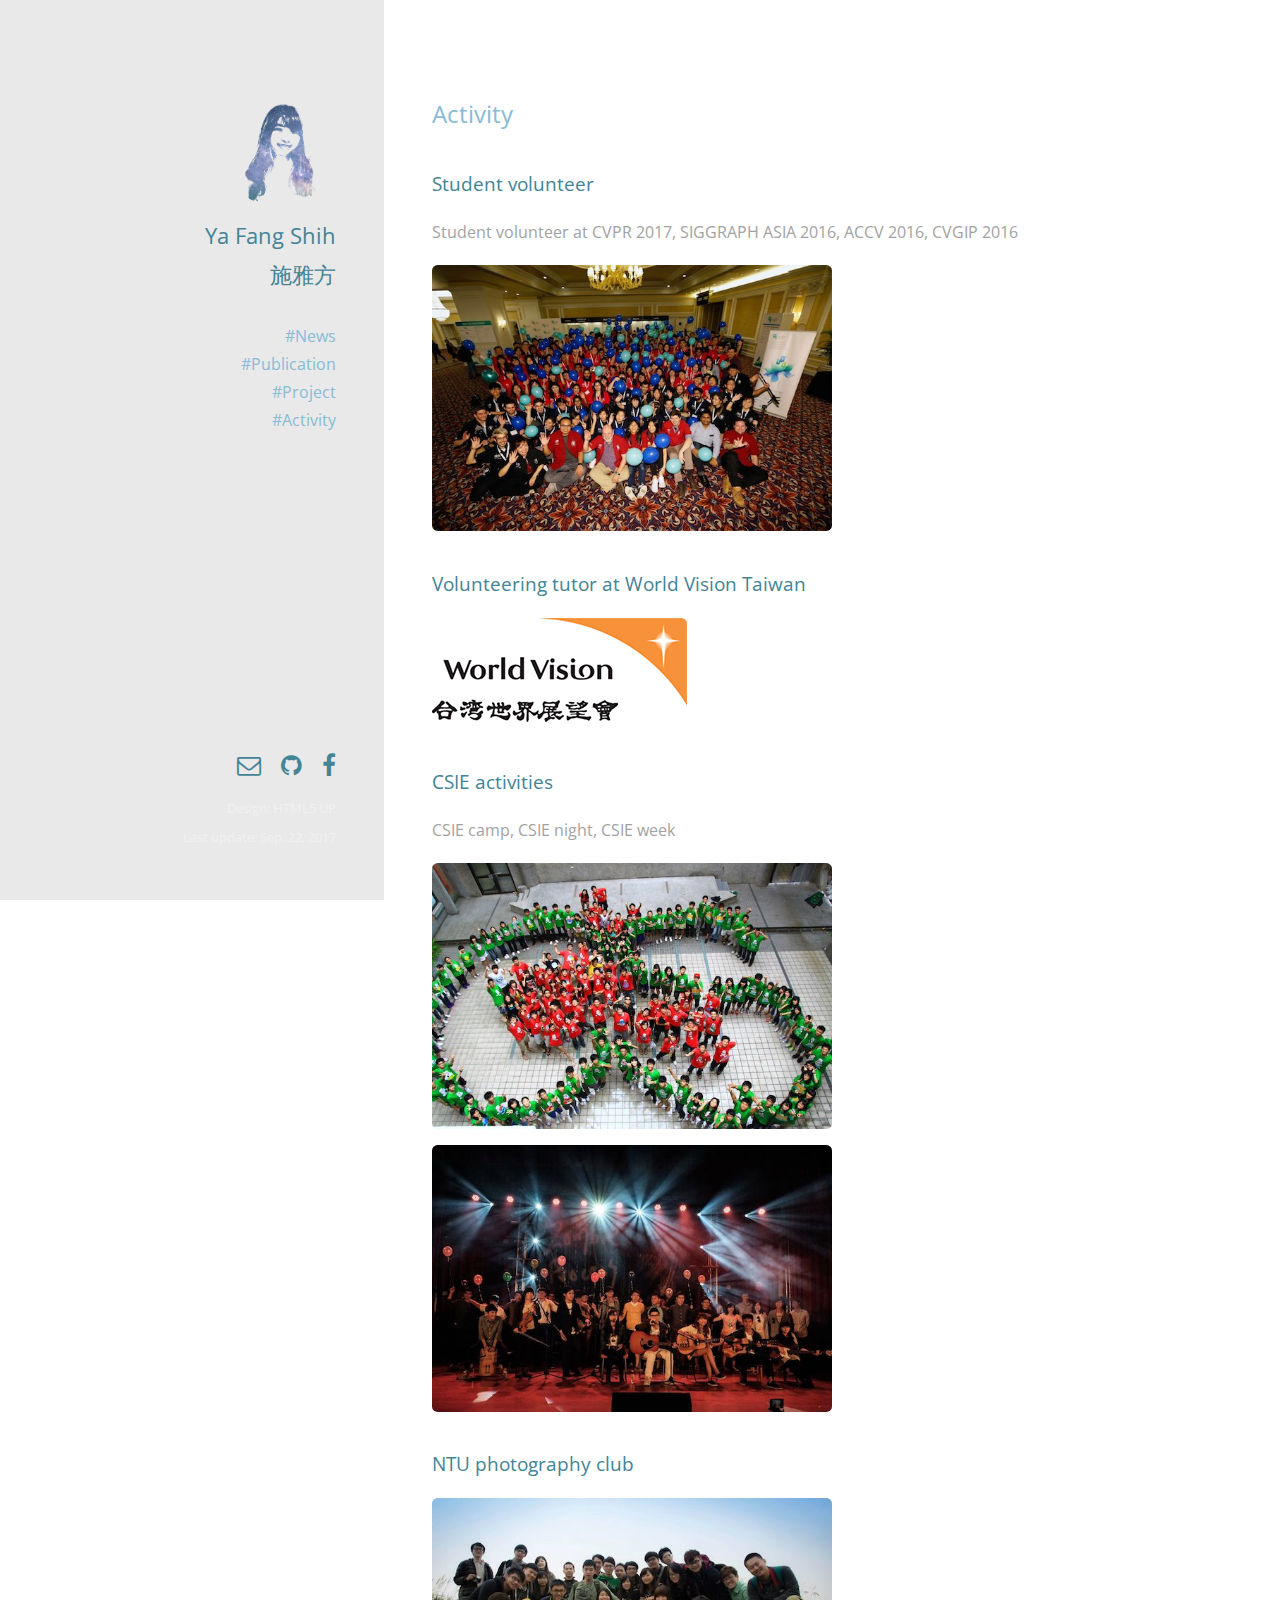
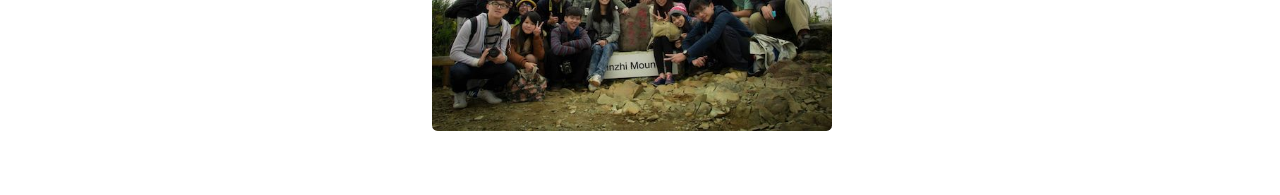
==== commit ca25d2a1: "[minor] JPG->jpg" ====
--- a/activity.html
+++ b/activity.html
@@ -20,7 +20,7 @@
 		<!-- Header -->
 			<header id="header">
 				<div class="inner">
-					<a href="#" class="image avatar"><img src="images/logo2.png" alt="" /></a>
+					<a href="index.html#" class="image avatar"><img src="images/logo2.png" alt="" /></a>
 					<h1><strong>Ya Fang Shih</strong></h1>
 					<h1><strong>施雅方</strong></h1>
 					
@@ -46,10 +46,10 @@
 						<img src="images/wvlogo.png" class="image p20" alt="" />
 						<h3>CSIE activities</h3>
 						<p>CSIE camp, CSIE night, CSIE week</p>
-						<img src="images/csiecamp.JPG" class="image p50" alt="" />
-						<img src="images/csienight.JPG" class="image p50" alt="" />
+						<img src="images/csiecamp.jpg" class="image p50" alt="" />
+						<img src="images/csienight.jpg" class="image p50" alt="" />
 						<h3>NTU photography club</h3>
-						<img src="images/ntuphoto.JPG" class="image p50" alt="" />
+						<img src="images/ntuphoto.jpg" class="image p50" alt="" />
 
 					</section>
 
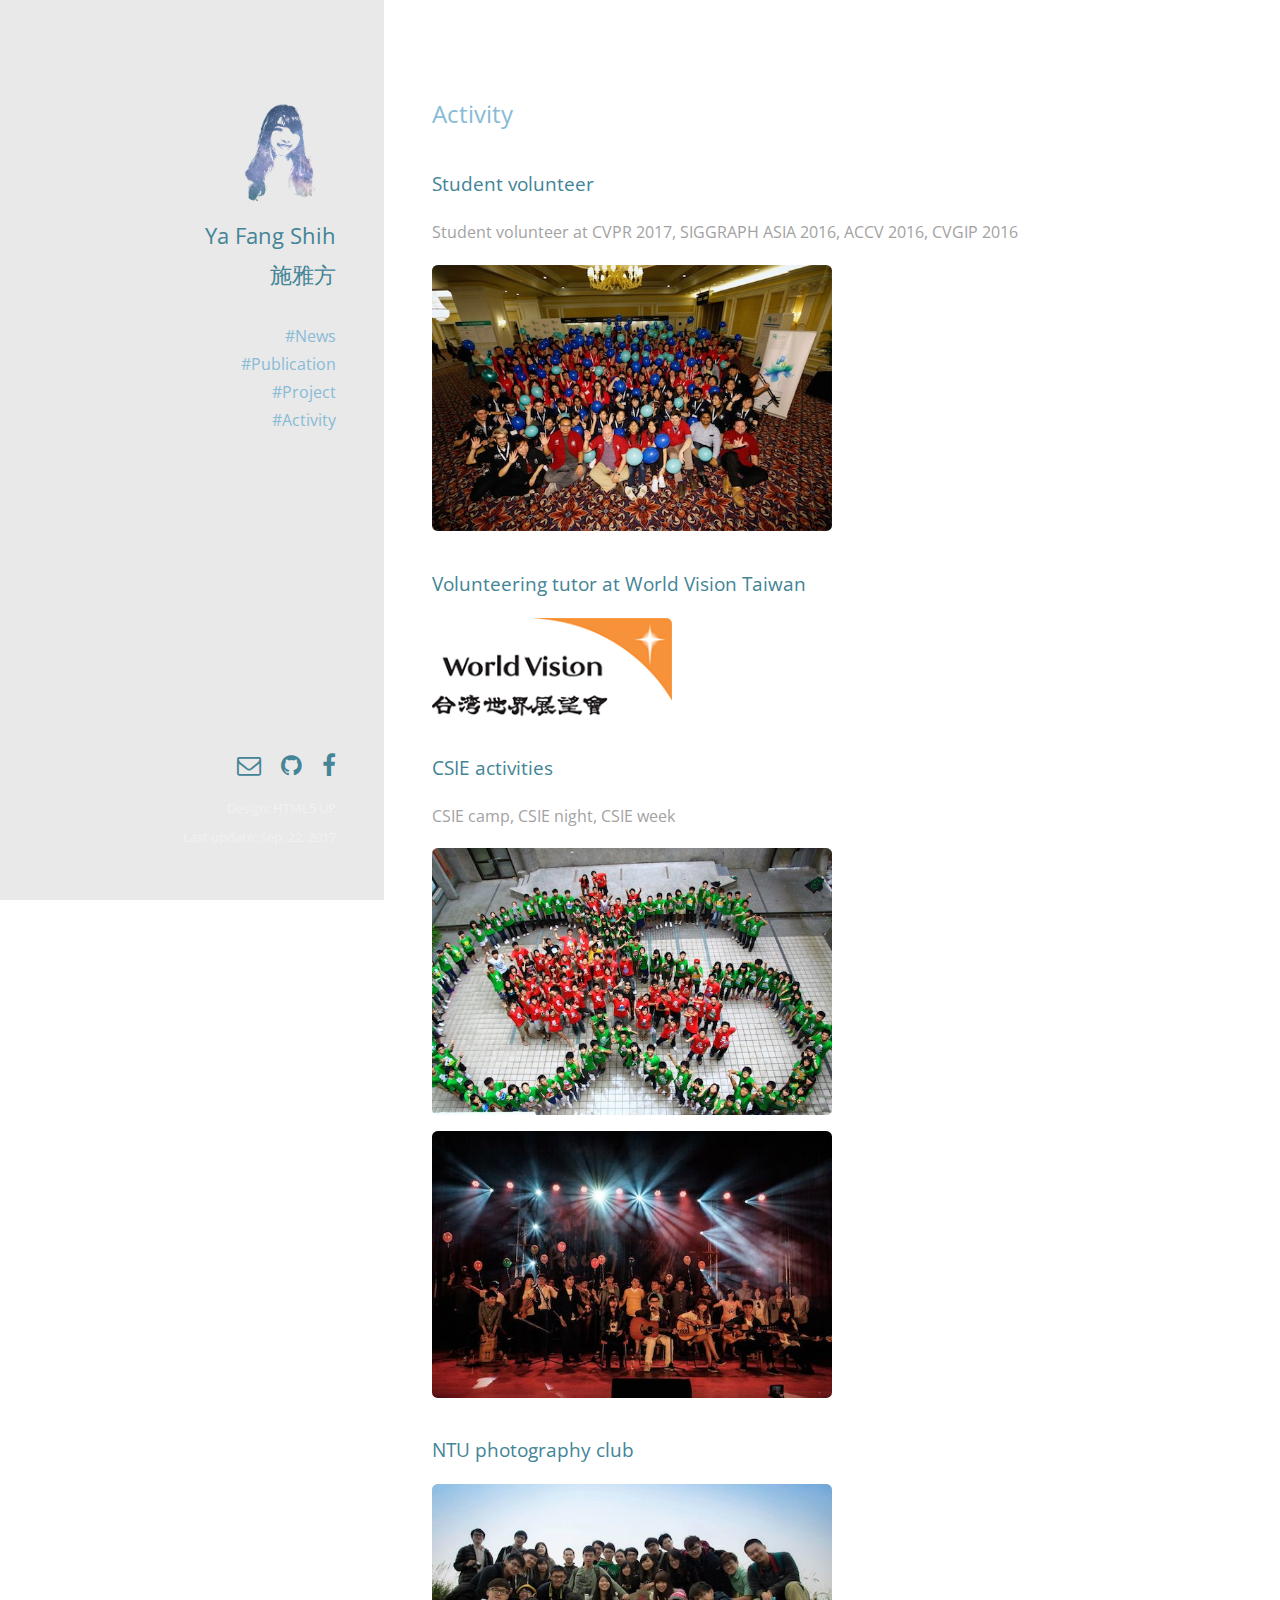
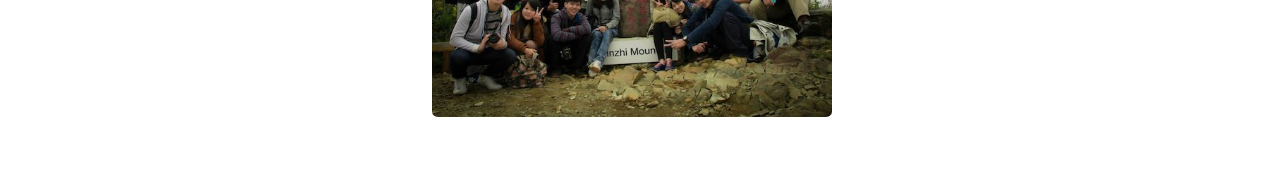
==== commit f919885a: "[minor] change size of imgs" ====
--- a/activity.html
+++ b/activity.html
@@ -43,7 +43,7 @@
 						<p>Student volunteer at CVPR 2017, SIGGRAPH ASIA 2016, ACCV 2016, CVGIP 2016</p>
 						<img src="images/SASV3.JPG" class="image p50" alt="" />
 						<h3>Volunteering tutor at World Vision Taiwan</h3>
-						<img src="images/wvlogo.png" class="image p20" alt="" />
+						<img src="images/wvlogo.png" class="image p30" alt="" />
 						<h3>CSIE activities</h3>
 						<p>CSIE camp, CSIE night, CSIE week</p>
 						<img src="images/csiecamp.jpg" class="image p50" alt="" />
--- a/assets/css/main.css
+++ b/assets/css/main.css
@@ -2132,6 +2132,16 @@
 
 			.image.p20in img {
 				width: 15%;
+			}
+
+		.image.p30 {
+			display: block;
+			margin: 0 0 1em 0;
+			width: 30%;
+		}
+
+			.image.p30 img {
+				width: 30%;
 			}
 
 		.image.p50 {
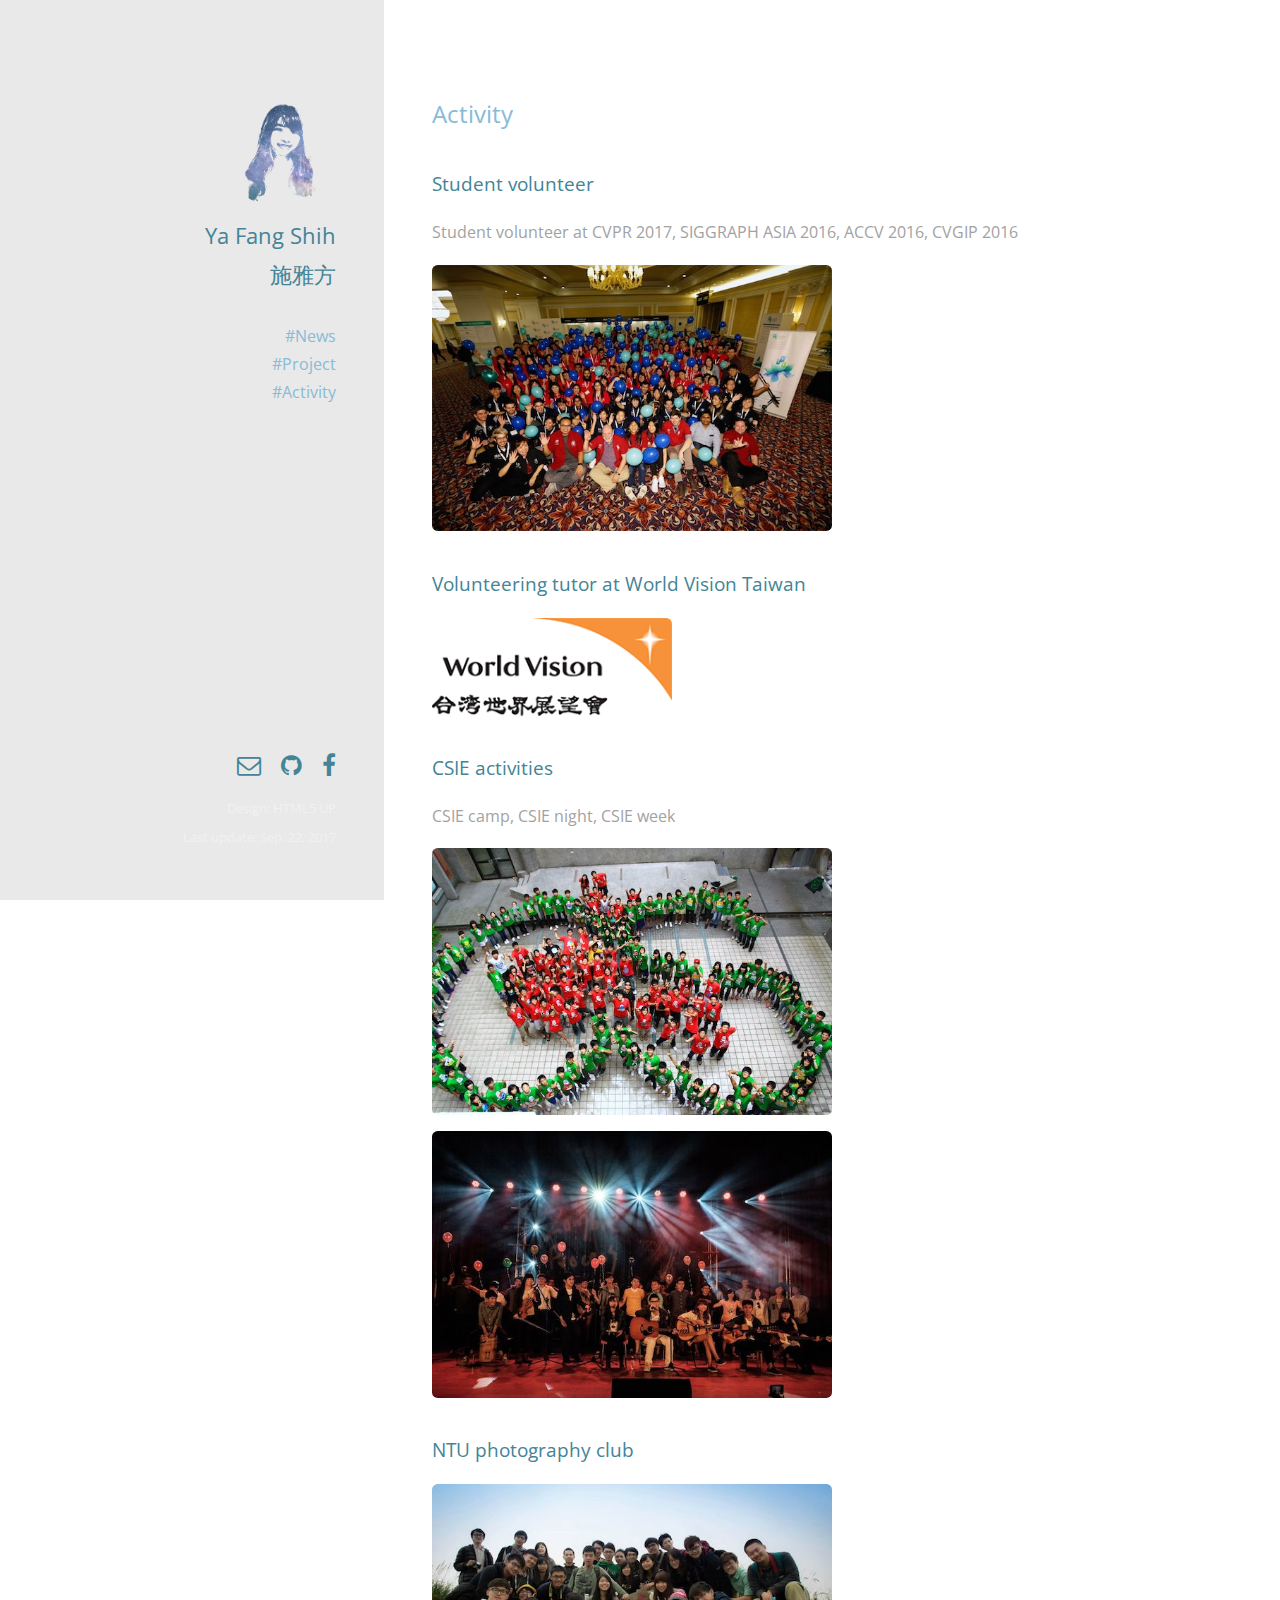
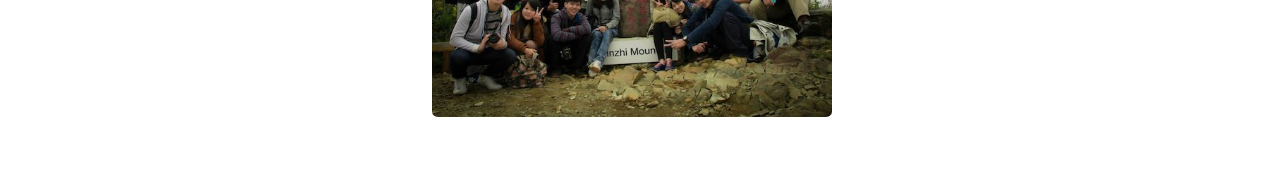
==== commit 5040c0b5: "." ====
--- a/activity.html
+++ b/activity.html
@@ -25,7 +25,6 @@
 					<h1><strong>施雅方</strong></h1>
 					
 					<p><br /><a href="index.html#news">#News</a><br />
-						<a href="index.html#publication">#Publication</a><br />
 						<a href="index.html#project">#Project</a><br />
 						<a href="activity.html">#Activity</a><br />
 					</p>
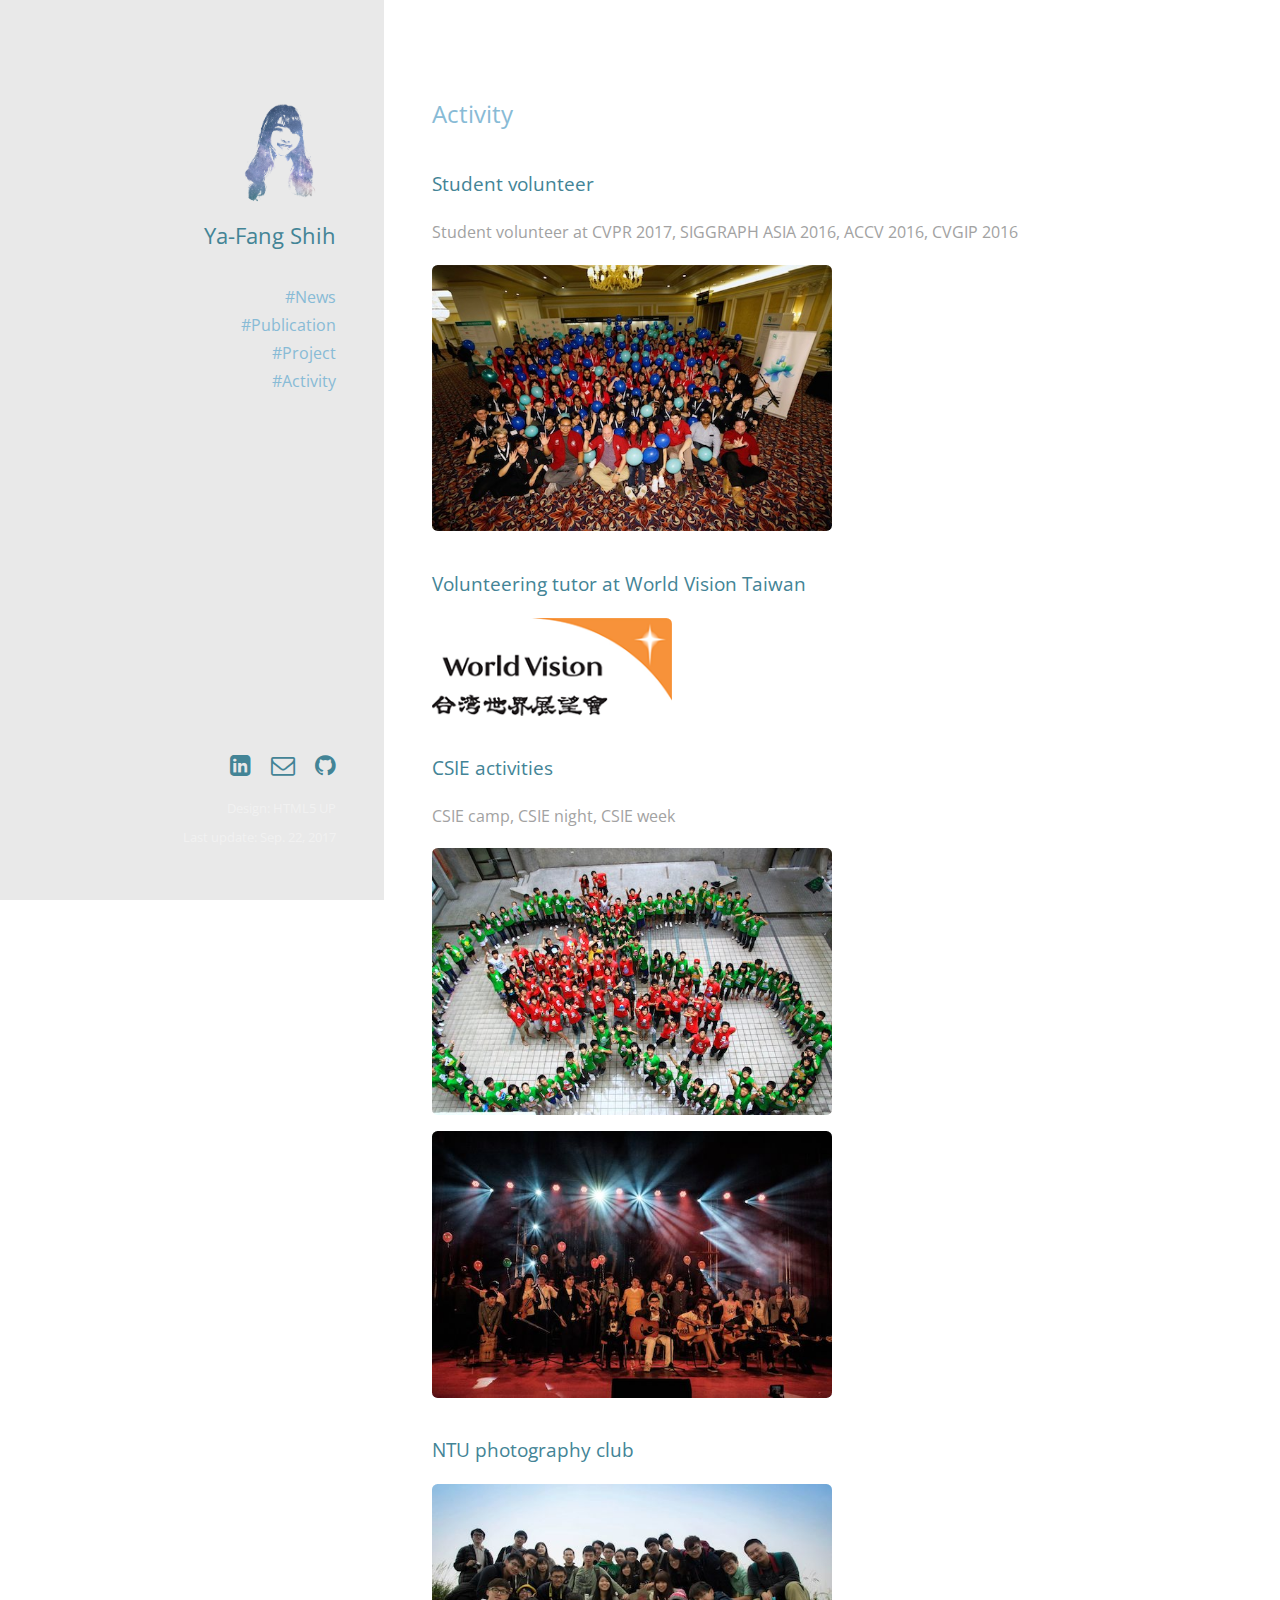
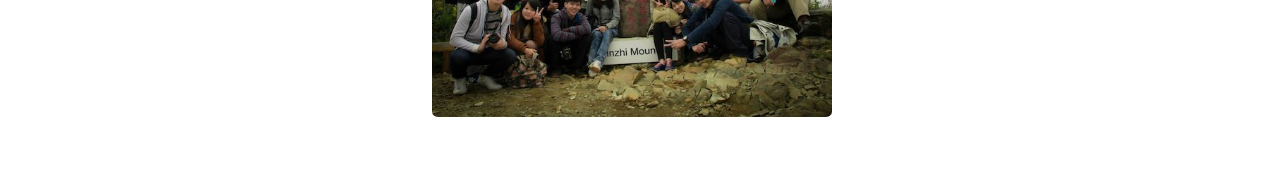
==== commit 9721d622: "." ====
--- a/activity.html
+++ b/activity.html
@@ -6,7 +6,7 @@
 -->
 <html>
 	<head>
-		<title>Ya Fang Shih 施雅方</title>
+		<title>Ya-Fang Shih</title>
 		<meta charset="utf-8" />
 		<meta name="viewport" content="width=device-width, initial-scale=1" />
 		<!--[if lte IE 8]><script src="assets/js/ie/html5shiv.js"></script><![endif]-->
@@ -21,10 +21,10 @@
 			<header id="header">
 				<div class="inner">
 					<a href="index.html#" class="image avatar"><img src="images/logo2.png" alt="" /></a>
-					<h1><strong>Ya Fang Shih</strong></h1>
-					<h1><strong>施雅方</strong></h1>
+					<h1><strong>Ya-Fang Shih</strong></h1>
 					
 					<p><br /><a href="index.html#news">#News</a><br />
+						<a href="index.html#publication">#Publication</a><br />
 						<a href="index.html#project">#Project</a><br />
 						<a href="activity.html">#Activity</a><br />
 					</p>
@@ -59,9 +59,9 @@
 			<footer id="footer">
 				<div class="inner">
 					<ul class="icons">
+						<li><a href="https://www.linkedin.com/in/yafangshih/"> <i class="icon fa-linkedin-square" aria-hidden="true"></i></a></li>
 						<li><a href="mailto:yfshih.tw@gmail.com" class="icon fa-envelope-o"><span class="label">Email</span></a></li>
 						<li><a href="https://github.com/yafangshih" class="icon fa-github"><span class="label">github</span></a></li>
-						<li><a href="https://www.facebook.com/yfshih.tw" class="icon fa-facebook"><span class="label">Facebook</span></a></li>
 						
 						
 					</ul>
